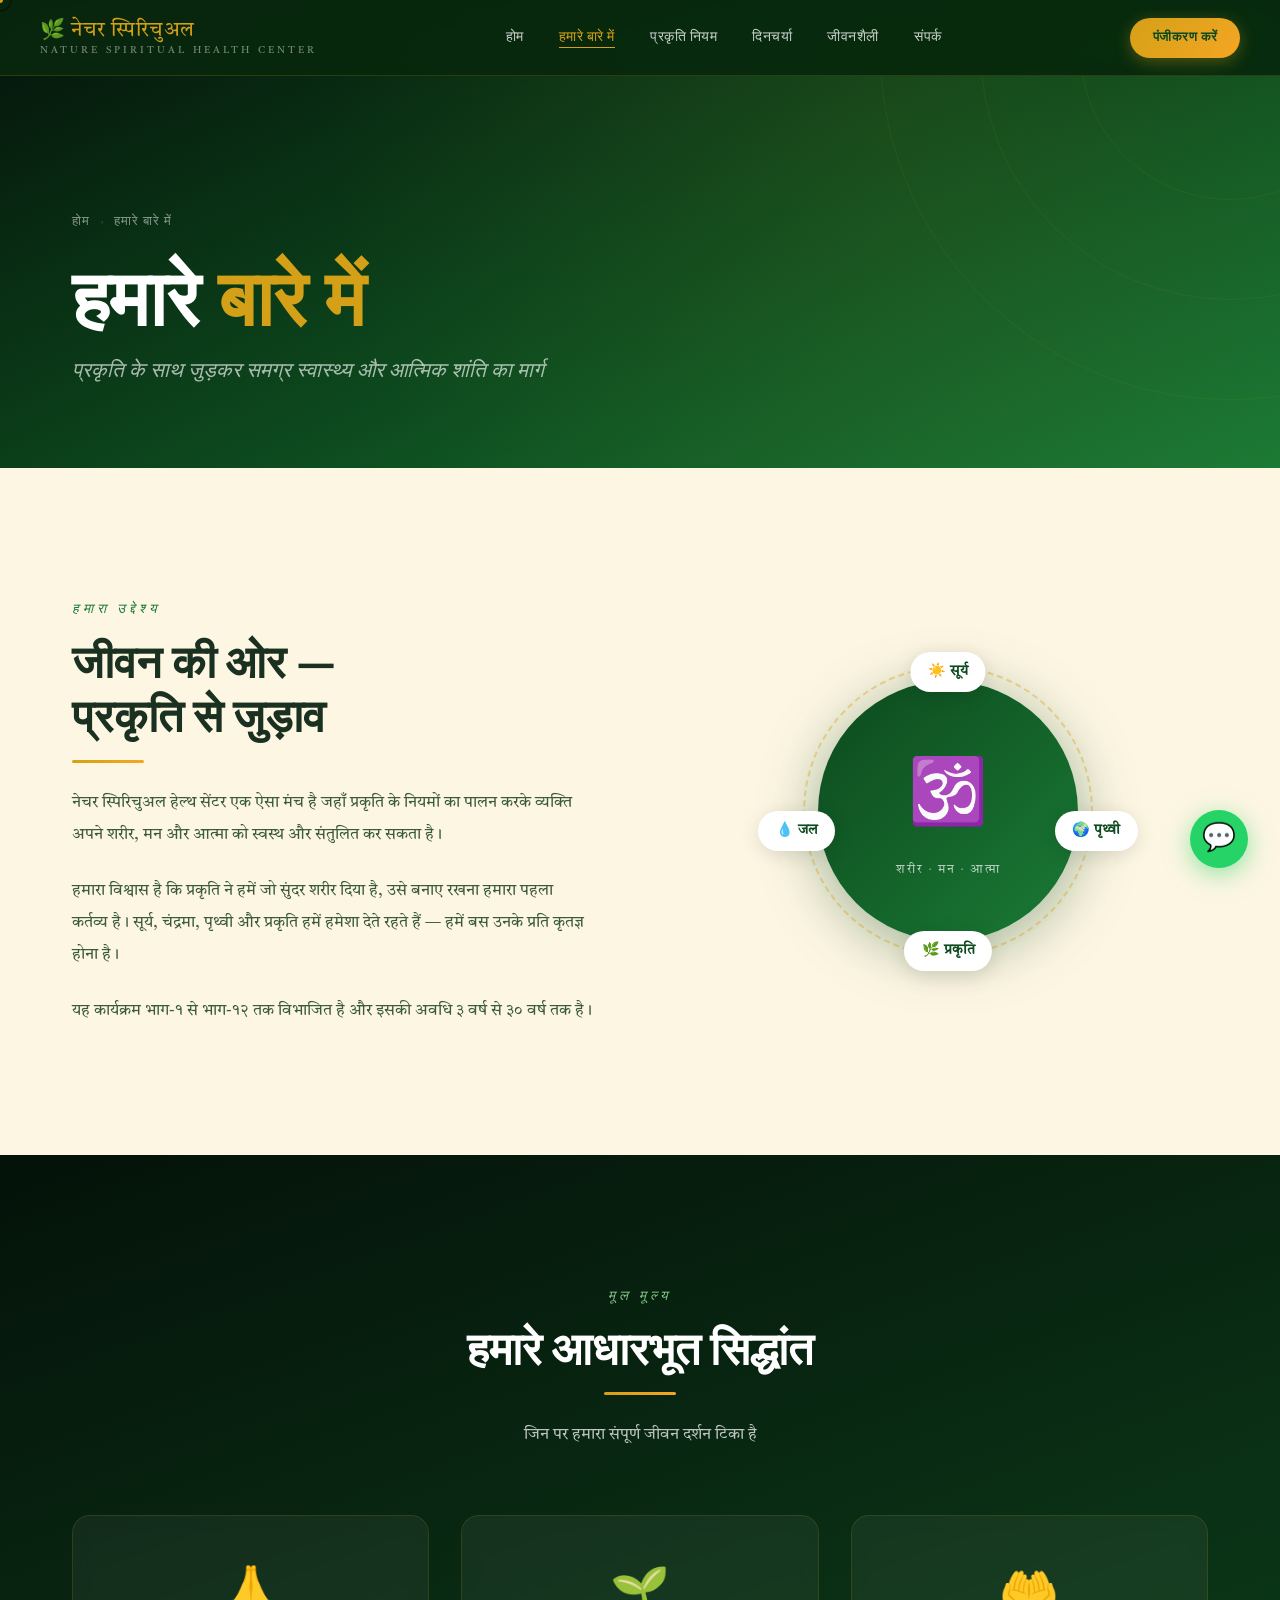
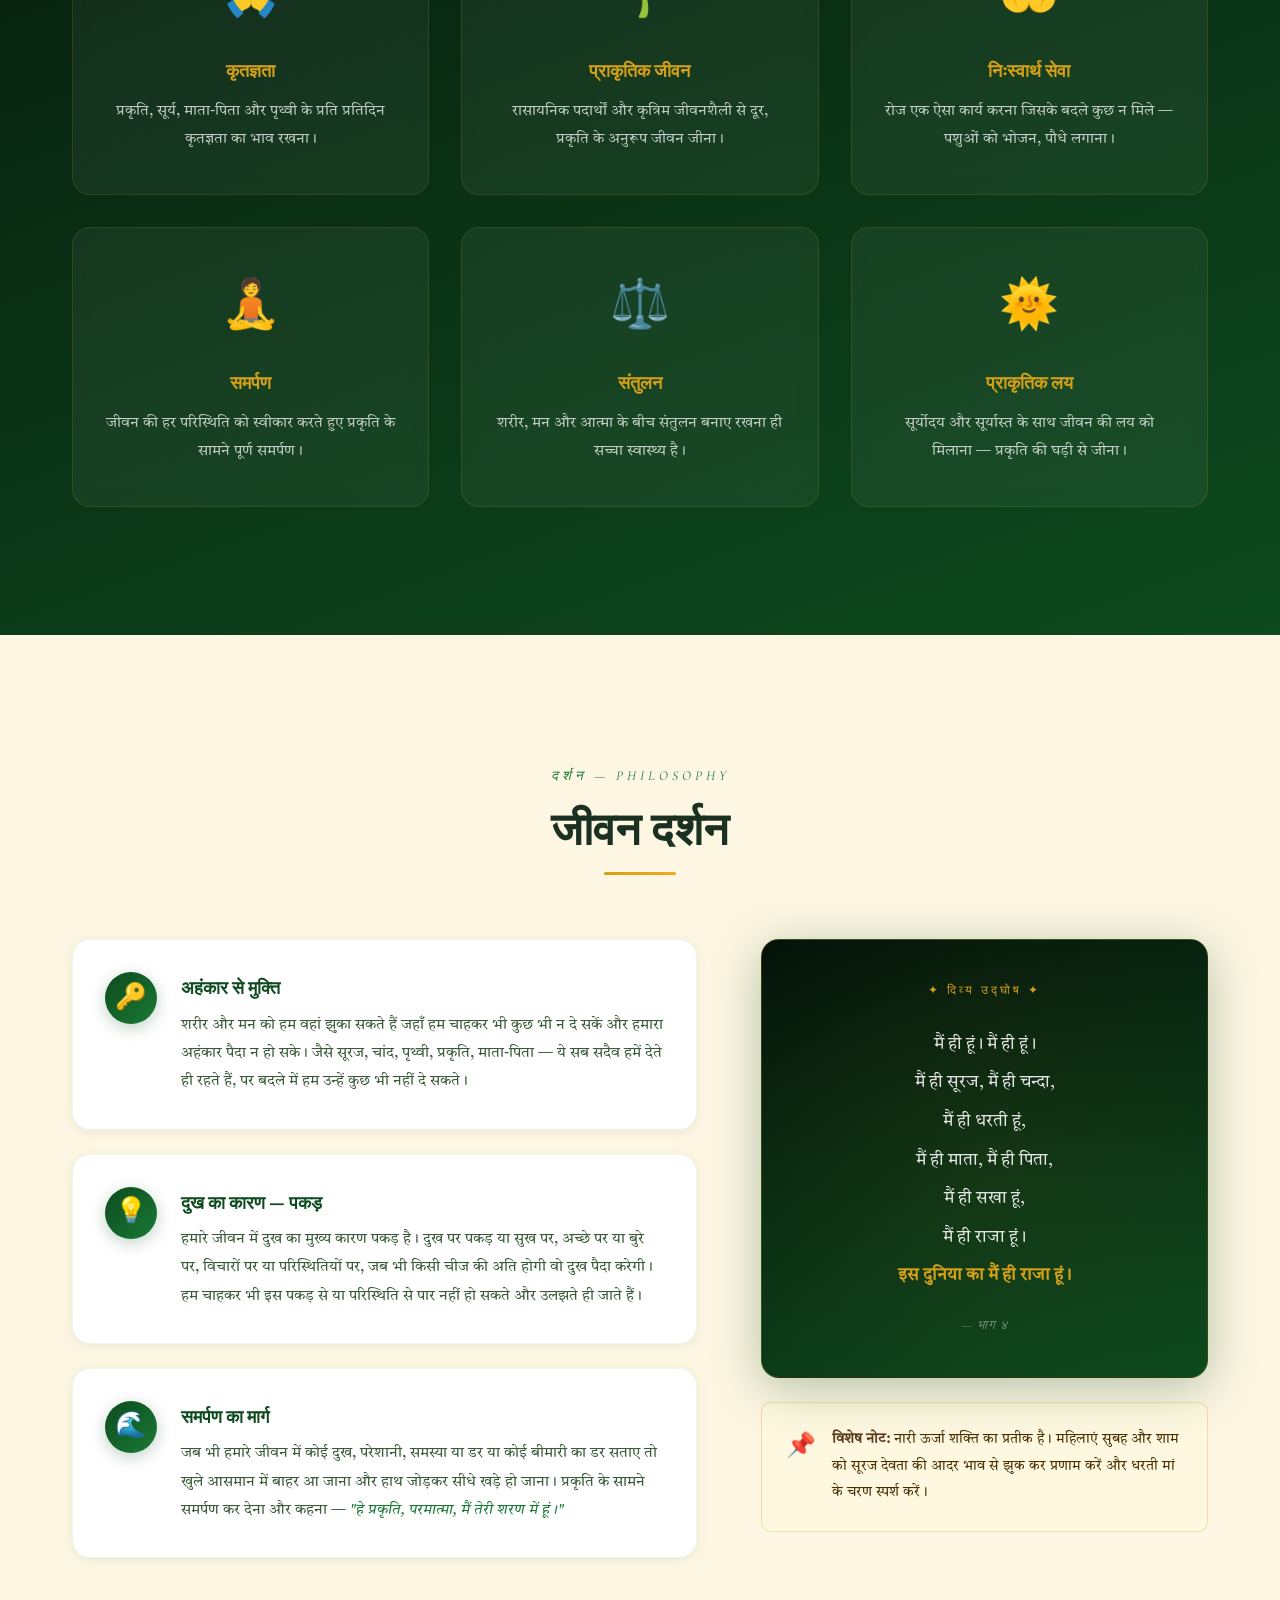
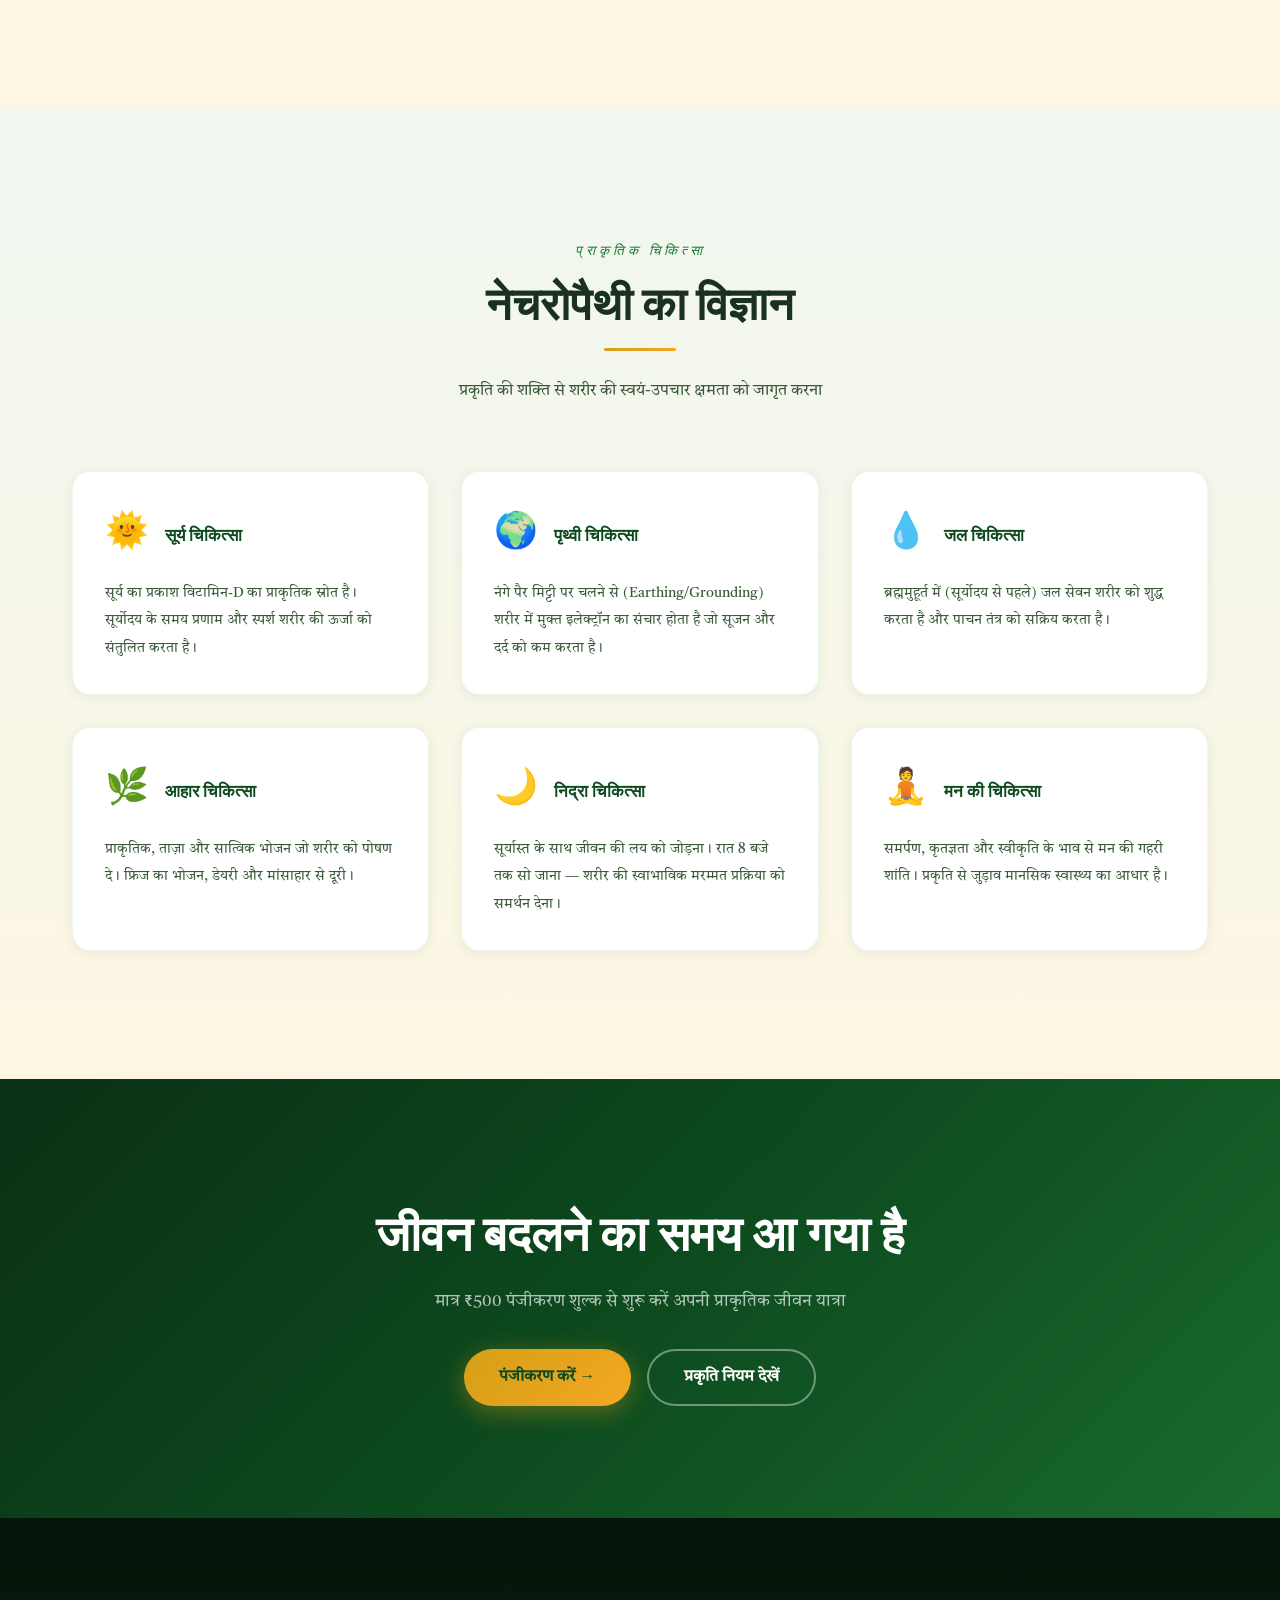
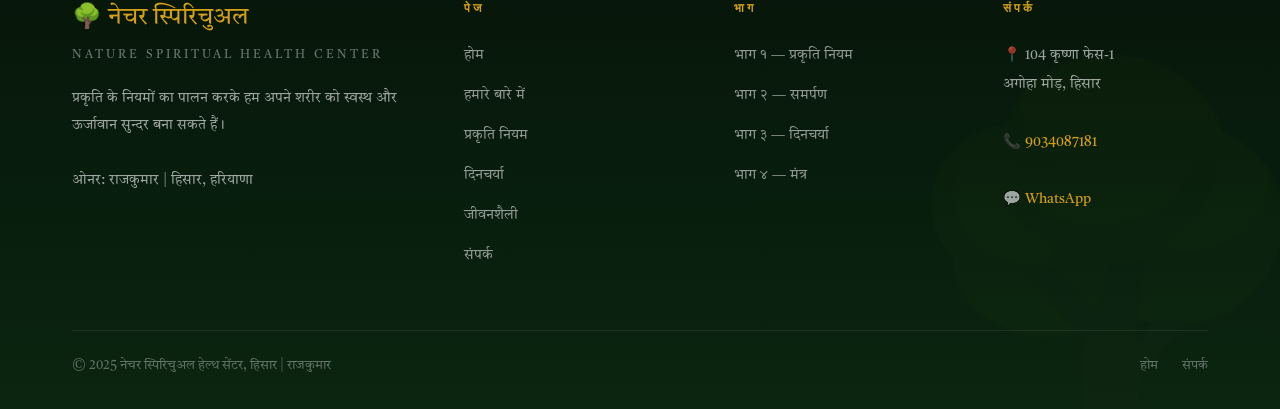
==== about.html @ 6610b25d "ddfg" ====
<!DOCTYPE html>
<html lang="hi">
<head>
<meta charset="UTF-8">
<meta name="viewport" content="width=device-width, initial-scale=1.0">
<meta name="description" content="नेचर स्पिरिचुअल हेल्थ सेंटर के बारे में जानें — हमारा दर्शन, उद्देश्य और प्राकृतिक जीवन का मार्ग।">
<title>हमारे बारे में | नेचर स्पिरिचुअल हेल्थ सेंटर</title>
<link rel="stylesheet" href="css/global.css">
<link rel="stylesheet" href="css/about.css">
</head>
<body>

<div id="page-loader">
  <div class="loader-tree">🌿</div>
  <div class="loader-title">हमारे बारे में</div>
  <div class="loader-bar"><div class="loader-fill"></div></div>
</div>
<div id="particles"></div>
<div id="cursor"></div>
<div id="cursor-dot"></div>
<a href="https://wa.me/919034087181" class="wa-float" target="_blank" rel="noopener">💬</a>

<nav class="nav-wrap">
  <div class="nav-inner">
    <a href="index.html" class="nav-brand">
      <span class="brand-hi">🌿 नेचर स्पिरिचुअल</span>
      <span class="brand-en">Nature Spiritual Health Center</span>
    </a>
    <ul class="nav-links">
      <li><a href="index.html"     class="nav-a">होम</a></li>
      <li><a href="about.html"     class="nav-a">हमारे बारे में</a></li>
      <li><a href="niyam.html"     class="nav-a">प्रकृति नियम</a></li>
      <li><a href="dinchrya.html"  class="nav-a">दिनचर्या</a></li>
      <li><a href="lifestyle.html" class="nav-a">जीवनशैली</a></li>
      <li><a href="contact.html"   class="nav-a">संपर्क</a></li>
    </ul>
    <a href="contact.html" class="nav-cta">पंजीकरण करें</a>
    <button class="nav-hamburger"><span></span><span></span><span></span></button>
  </div>
  <div class="nav-mobile">
    <a href="index.html"     class="nav-a">होम</a>
    <a href="about.html"     class="nav-a">हमारे बारे में</a>
    <a href="niyam.html"     class="nav-a">प्रकृति नियम</a>
    <a href="dinchrya.html"  class="nav-a">दिनचर्या</a>
    <a href="lifestyle.html" class="nav-a">जीवनशैली</a>
    <a href="contact.html"   class="nav-a">संपर्क</a>
    <a href="contact.html"   class="nav-cta">पंजीकरण करें →</a>
  </div>
</nav>

<!-- PAGE HERO -->
<header class="page-hero">
  <div class="page-hero-rings"><div class="ph-ring"></div><div class="ph-ring"></div><div class="ph-ring"></div></div>
  <div class="page-hero-content container">
    <nav class="breadcrumb">
      <a href="index.html">होम</a><span class="sep">›</span><span>हमारे बारे में</span>
    </nav>
    <h1 class="page-hero-title">हमारे <span class="gold">बारे में</span></h1>
    <p class="page-hero-sub">प्रकृति के साथ जुड़कर समग्र स्वास्थ्य और आत्मिक शांति का मार्ग</p>
  </div>
</header>

<!-- ══ MISSION ══ -->
<section class="py-section">
  <div class="container">
    <div class="about-mission-grid">
      <div class="reveal-l">
        <span class="section-label">हमारा उद्देश्य</span>
        <h2 class="section-title">जीवन की ओर —<br>प्रकृति से जुड़ाव</h2>
        <div class="divider"></div>
        <p class="section-desc" style="margin-bottom:1.5rem">
          नेचर स्पिरिचुअल हेल्थ सेंटर एक ऐसा मंच है जहाँ प्रकृति के नियमों का पालन करके व्यक्ति अपने शरीर, मन और आत्मा को स्वस्थ और संतुलित कर सकता है।
        </p>
        <p class="section-desc" style="margin-bottom:1.5rem">
          हमारा विश्वास है कि प्रकृति ने हमें जो सुंदर शरीर दिया है, उसे बनाए रखना हमारा पहला कर्तव्य है। सूर्य, चंद्रमा, पृथ्वी और प्रकृति हमें हमेशा देते रहते हैं — हमें बस उनके प्रति कृतज्ञ होना है।
        </p>
        <p class="section-desc">
          यह कार्यक्रम भाग-१ से भाग-१२ तक विभाजित है और इसकी अवधि ३ वर्ष से ३० वर्ष तक है।
        </p>
      </div>
      <div class="about-visual reveal-r">
        <div class="av-main">
          <div class="av-circle">
            <span>🕉️</span>
            <p>शरीर · मन · आत्मा</p>
          </div>
          <div class="av-badge av-b1">☀️ सूर्य</div>
          <div class="av-badge av-b2">🌍 पृथ्वी</div>
          <div class="av-badge av-b3">🌿 प्रकृति</div>
          <div class="av-badge av-b4">💧 जल</div>
        </div>
      </div>
    </div>
  </div>
</section>

<!-- ══ CORE VALUES ══ -->
<section class="values-section py-section">
  <div class="container">
    <div class="text-center reveal" style="margin-bottom:4rem">
      <span class="section-label light">मूल मूल्य</span>
      <h2 class="section-title light">हमारे आधारभूत सिद्धांत</h2>
      <div class="divider center"></div>
      <p class="section-desc light center">जिन पर हमारा संपूर्ण जीवन दर्शन टिका है</p>
    </div>
    <div class="values-grid">
      <div class="val-card reveal" data-delay="0">
        <div class="vc-icon">🙏</div>
        <h3>कृतज्ञता</h3>
        <p>प्रकृति, सूर्य, माता-पिता और पृथ्वी के प्रति प्रतिदिन कृतज्ञता का भाव रखना।</p>
      </div>
      <div class="val-card reveal" data-delay="0.1">
        <div class="vc-icon">🌱</div>
        <h3>प्राकृतिक जीवन</h3>
        <p>रासायनिक पदार्थों और कृत्रिम जीवनशैली से दूर, प्रकृति के अनुरूप जीवन जीना।</p>
      </div>
      <div class="val-card reveal" data-delay="0.2">
        <div class="vc-icon">🤲</div>
        <h3>निःस्वार्थ सेवा</h3>
        <p>रोज एक ऐसा कार्य करना जिसके बदले कुछ न मिले — पशुओं को भोजन, पौधे लगाना।</p>
      </div>
      <div class="val-card reveal" data-delay="0.3">
        <div class="vc-icon">🧘</div>
        <h3>समर्पण</h3>
        <p>जीवन की हर परिस्थिति को स्वीकार करते हुए प्रकृति के सामने पूर्ण समर्पण।</p>
      </div>
      <div class="val-card reveal" data-delay="0.4">
        <div class="vc-icon">⚖️</div>
        <h3>संतुलन</h3>
        <p>शरीर, मन और आत्मा के बीच संतुलन बनाए रखना ही सच्चा स्वास्थ्य है।</p>
      </div>
      <div class="val-card reveal" data-delay="0.5">
        <div class="vc-icon">🌞</div>
        <h3>प्राकृतिक लय</h3>
        <p>सूर्योदय और सूर्यास्त के साथ जीवन की लय को मिलाना — प्रकृति की घड़ी से जीना।</p>
      </div>
    </div>
  </div>
</section>

<!-- ══ PHILOSOPHY ══ -->
<section class="philosophy-section py-section">
  <div class="container">
    <div class="text-center reveal" style="margin-bottom:4rem">
      <span class="section-label">दर्शन — Philosophy</span>
      <h2 class="section-title">जीवन दर्शन</h2>
      <div class="divider center"></div>
    </div>
    <div class="phil-layout">
      <div class="phil-main reveal-l">
        <div class="phil-block">
          <div class="pb-icon">🔑</div>
          <div class="pb-content">
            <h3>अहंकार से मुक्ति</h3>
            <p>शरीर और मन को हम वहां झुका सकते हैं जहाँ हम चाहकर भी कुछ भी न दे सकें और हमारा अहंकार पैदा न हो सके। जैसे सूरज, चांद, पृथ्वी, प्रकृति, माता-पिता — ये सब सदैव हमें देते ही रहते हैं, पर बदले में हम उन्हें कुछ भी नहीं दे सकते।</p>
          </div>
        </div>
        <div class="phil-block">
          <div class="pb-icon">💡</div>
          <div class="pb-content">
            <h3>दुख का कारण — पकड़</h3>
            <p>हमारे जीवन में दुख का मुख्य कारण पकड़ है। दुख पर पकड़ या सुख पर, अच्छे पर या बुरे पर, विचारों पर या परिस्थितियों पर, जब भी किसी चीज की अति होगी वो दुख पैदा करेगी। हम चाहकर भी इस पकड़ से या परिस्थिति से पार नहीं हो सकते और उलझते ही जाते हैं।</p>
          </div>
        </div>
        <div class="phil-block">
          <div class="pb-icon">🌊</div>
          <div class="pb-content">
            <h3>समर्पण का मार्ग</h3>
            <p>जब भी हमारे जीवन में कोई दुख, परेशानी, समस्या या डर या कोई बीमारी का डर सताए तो खुले आसमान में बाहर आ जाना और हाथ जोड़कर सीधे खड़े हो जाना। प्रकृति के सामने समर्पण कर देना और कहना — <em>"हे प्रकृति, परमात्मा, मैं तेरी शरण में हूं।"</em></p>
          </div>
        </div>
      </div>
      <div class="phil-side reveal-r">
        <div class="mantra-box">
          <div class="mb-label">✦ दिव्य उद्घोष ✦</div>
          <p class="mb-text">
            मैं ही हूं। मैं ही हूं।<br>
            मैं ही सूरज, मैं ही चन्दा,<br>
            मैं ही धरती हूं,<br>
            मैं ही माता, मैं ही पिता,<br>
            मैं ही सखा हूं,<br>
            मैं ही राजा हूं।<br>
            <strong>इस दुनिया का मैं ही राजा हूं।</strong>
          </p>
          <div class="mb-footer">— भाग ४</div>
        </div>
        <div class="note-box reveal" data-delay="0.2">
          <div class="nb-icon">📌</div>
          <div class="nb-text">
            <strong>विशेष नोट:</strong> नारी ऊर्जा शक्ति का प्रतीक है। महिलाएं सुबह और शाम को सूरज देवता की आदर भाव से झुक कर प्रणाम करें और धरती मां के चरण स्पर्श करें।
          </div>
        </div>
      </div>
    </div>
  </div>
</section>

<!-- ══ NATUROPATHY INFO ══ -->
<section class="naturo-section py-section">
  <div class="container">
    <div class="text-center reveal" style="margin-bottom:4rem">
      <span class="section-label">प्राकृतिक चिकित्सा</span>
      <h2 class="section-title">नेचरोपैथी का विज्ञान</h2>
      <div class="divider center"></div>
      <p class="section-desc center">प्रकृति की शक्ति से शरीर की स्वयं-उपचार क्षमता को जागृत करना</p>
    </div>
    <div class="naturo-grid">
      <div class="ng-card reveal" data-delay="0">
        <div class="ngc-top">
          <span class="ngc-icon">🌞</span>
          <h3>सूर्य चिकित्सा</h3>
        </div>
        <p>सूर्य का प्रकाश विटामिन-D का प्राकृतिक स्रोत है। सूर्योदय के समय प्रणाम और स्पर्श शरीर की ऊर्जा को संतुलित करता है।</p>
      </div>
      <div class="ng-card reveal" data-delay="0.1">
        <div class="ngc-top">
          <span class="ngc-icon">🌍</span>
          <h3>पृथ्वी चिकित्सा</h3>
        </div>
        <p>नंगे पैर मिट्टी पर चलने से (Earthing/Grounding) शरीर में मुक्त इलेक्ट्रॉन का संचार होता है जो सूजन और दर्द को कम करता है।</p>
      </div>
      <div class="ng-card reveal" data-delay="0.2">
        <div class="ngc-top">
          <span class="ngc-icon">💧</span>
          <h3>जल चिकित्सा</h3>
        </div>
        <p>ब्रह्ममुहूर्त में (सूर्योदय से पहले) जल सेवन शरीर को शुद्ध करता है और पाचन तंत्र को सक्रिय करता है।</p>
      </div>
      <div class="ng-card reveal" data-delay="0.3">
        <div class="ngc-top">
          <span class="ngc-icon">🌿</span>
          <h3>आहार चिकित्सा</h3>
        </div>
        <p>प्राकृतिक, ताज़ा और सात्विक भोजन जो शरीर को पोषण दे। फ्रिज का भोजन, डेयरी और मांसाहार से दूरी।</p>
      </div>
      <div class="ng-card reveal" data-delay="0.4">
        <div class="ngc-top">
          <span class="ngc-icon">🌙</span>
          <h3>निद्रा चिकित्सा</h3>
        </div>
        <p>सूर्यास्त के साथ जीवन की लय को जोड़ना। रात 8 बजे तक सो जाना — शरीर की स्वाभाविक मरम्मत प्रक्रिया को समर्थन देना।</p>
      </div>
      <div class="ng-card reveal" data-delay="0.5">
        <div class="ngc-top">
          <span class="ngc-icon">🧘</span>
          <h3>मन की चिकित्सा</h3>
        </div>
        <p>समर्पण, कृतज्ञता और स्वीकृति के भाव से मन की गहरी शांति। प्रकृति से जुड़ाव मानसिक स्वास्थ्य का आधार है।</p>
      </div>
    </div>
  </div>
</section>

<!-- ══ CTA ══ -->
<section class="cta-about">
  <div class="container">
    <div class="cta-about-inner reveal">
      <h2>जीवन बदलने का समय आ गया है</h2>
      <p>मात्र ₹500 पंजीकरण शुल्क से शुरू करें अपनी प्राकृतिक जीवन यात्रा</p>
      <div style="display:flex;gap:1rem;justify-content:center;flex-wrap:wrap;margin-top:2rem">
        <a href="contact.html" class="btn btn-gold">पंजीकरण करें →</a>
        <a href="niyam.html"   class="btn btn-outline">प्रकृति नियम देखें</a>
      </div>
    </div>
  </div>
</section>

<footer class="site-footer">
  <div class="footer-inner container">
    <div class="footer-brand">
      <div class="fb-name">🌳 नेचर स्पिरिचुअल</div>
      <div class="fb-tag">Nature Spiritual Health Center</div>
      <p class="fb-desc">प्रकृति के नियमों का पालन करके हम अपने शरीर को स्वस्थ और ऊर्जावान सुन्दर बना सकते हैं।<br><br>ओनर: राजकुमार | हिसार, हरियाणा</p>
    </div>
    <div class="footer-col"><h4>पेज</h4><ul>
      <li><a href="index.html">होम</a></li>
      <li><a href="about.html">हमारे बारे में</a></li>
      <li><a href="niyam.html">प्रकृति नियम</a></li>
      <li><a href="dinchrya.html">दिनचर्या</a></li>
      <li><a href="lifestyle.html">जीवनशैली</a></li>
      <li><a href="contact.html">संपर्क</a></li>
    </ul></div>
    <div class="footer-col"><h4>भाग</h4><ul>
      <li><a href="niyam.html#bhag1">भाग १ — प्रकृति नियम</a></li>
      <li><a href="niyam.html#bhag2">भाग २ — समर्पण</a></li>
      <li><a href="dinchrya.html">भाग ३ — दिनचर्या</a></li>
      <li><a href="niyam.html#bhag4">भाग ४ — मंत्र</a></li>
    </ul></div>
    <div class="footer-col"><h4>संपर्क</h4>
      <p>📍 104 कृष्णा फेस-1<br>अगोहा मोड़, हिसार<br><br>📞 <a href="tel:+919034087181" style="color:var(--gold)">9034087181</a><br><br>💬 <a href="https://wa.me/919034087181" target="_blank" style="color:var(--gold)">WhatsApp</a></p>
    </div>
  </div>
  <div class="container"><hr class="footer-divider"></div>
  <div class="footer-bottom container">
    <span class="footer-copy">© 2025 नेचर स्पिरिचुअल हेल्थ सेंटर, हिसार | राजकुमार</span>
    <div class="footer-legal"><a href="index.html">होम</a><a href="contact.html">संपर्क</a></div>
  </div>
</footer>

<script src="js/main.js"></script>
</body>
</html>
---- css/global.css ----
/* ============================================================
   GLOBAL CSS — Nature Spiritual Health Center
   नेचर स्पिरिचुअल हेल्थ सेंटर
   ============================================================ */

@import url('https://fonts.googleapis.com/css2?family=Tiro+Devanagari+Hindi:ital@0;1&family=Playfair+Display:wght@600;700;900&family=Cormorant+Garamond:ital,wght@0,300;0,400;0,600;1,400;1,600&display=swap');

/* ── VARIABLES ── */
:root {
  --forest:   #0d4a1e;
  --forest2:  #0a3a17;
  --leaf:     #1a7a35;
  --lime:     #4caf50;
  --sage:     #81c784;
  --gold:     #d4a017;
  --amber:    #f5a623;
  --saffron:  #ff8f00;
  --cream:    #fdf6e3;
  --parchment:#f5ead0;
  --bark:     #5c3d1e;
  --earth:    #8b5e3c;
  --red:      #c0392b;
  --danger:   #e74c3c;
  --white:    #ffffff;
  --text:     #1a3020;
  --text-mid: #3a5a3a;
  --text-lite:#6a8a6a;
  --shadow-sm: 0 2px 12px rgba(13,74,30,0.08);
  --shadow-md: 0 6px 30px rgba(13,74,30,0.14);
  --shadow-lg: 0 16px 60px rgba(13,74,30,0.20);
  --shadow-hero: 0 30px 100px rgba(13,74,30,0.35);
  --radius-sm: 10px;
  --radius-md: 18px;
  --radius-lg: 28px;
  --radius-pill: 100px;
  --ease-out: cubic-bezier(0.16, 1, 0.3, 1);
  --ease-spring: cubic-bezier(0.34, 1.56, 0.64, 1);
  --transition: all 0.35s var(--ease-out);
}

/* ── RESET ── */
*, *::before, *::after {
  margin: 0; padding: 0; box-sizing: border-box;
}
html { scroll-behavior: smooth; font-size: 16px; }
body {
  font-family: 'Tiro Devanagari Hindi', serif;
  background: var(--cream);
  color: var(--text);
  overflow-x: hidden;
  cursor: none;
  line-height: 1.7;
}
img { max-width: 100%; display: block; }
a { text-decoration: none; }
ul { list-style: none; }

/* ── CUSTOM CURSOR ── */
#cursor {
  position: fixed; width: 24px; height: 24px;
  border: 2px solid var(--gold); border-radius: 50%;
  pointer-events: none;
  transform: translate(-50%,-50%);
  transition: transform 0.15s var(--ease-out), background 0.3s, border-color 0.3s, width 0.3s, height 0.3s;
  z-index: 99999; mix-blend-mode: multiply;
}
#cursor-dot {
  position: fixed; width: 6px; height: 6px;
  background: var(--gold); border-radius: 50%;
  pointer-events: none;
  transform: translate(-50%,-50%);
  z-index: 99999; transition: transform 0.05s;
}
body:has(a:hover) #cursor,
body:has(button:hover) #cursor {
  transform: translate(-50%,-50%) scale(2);
  background: rgba(212,160,23,0.15);
  border-color: var(--amber);
}

/* ── LOADER ── */
#page-loader {
  position: fixed; inset: 0;
  background: linear-gradient(160deg, #041209, #0d4a1e);
  display: flex; flex-direction: column;
  align-items: center; justify-content: center;
  z-index: 999999;
  transition: opacity 0.7s var(--ease-out), visibility 0.7s;
}
#page-loader.hide { opacity: 0; visibility: hidden; pointer-events: none; }
.loader-tree  { font-size: 4.5rem; animation: loaderBounce 0.9s ease-in-out infinite; }
.loader-title { color: var(--gold); font-size: 1.3rem; letter-spacing: 3px; margin-top: 1rem;
                font-family: 'Cormorant Garamond', serif; font-style: italic; }
.loader-bar   { width: 180px; height: 3px; background: rgba(255,255,255,0.1);
                border-radius: 2px; margin-top: 1.2rem; overflow: hidden; }
.loader-fill  { height: 100%; background: linear-gradient(90deg, var(--gold), var(--amber));
                border-radius: 2px; animation: loaderFill 1.4s var(--ease-out) forwards; }
@keyframes loaderBounce { 0%,100%{transform:scale(1)} 50%{transform:scale(1.12)} }
@keyframes loaderFill   { from{width:0} to{width:100%} }

/* ── PARTICLES ── */
#particles {
  position: fixed; top:0; left:0; width:100%; height:100%;
  pointer-events: none; z-index: 1; overflow: hidden;
}
.leaf-p {
  position: absolute; opacity: 0;
  animation: leafFall linear infinite;
  user-select: none; pointer-events: none;
}
@keyframes leafFall {
  0%   { transform: translateY(-60px) rotate(0deg) translateX(0); opacity: 0.75; }
  40%  { transform: translateY(40vh) rotate(160deg) translateX(50px); opacity: 0.55; }
  100% { transform: translateY(110vh) rotate(380deg) translateX(-40px); opacity: 0; }
}

/* ── NAVIGATION ── */
.nav-wrap {
  position: fixed; top:0; width:100%; z-index: 1000;
  background: rgba(8,40,15,0.92);
  backdrop-filter: blur(18px) saturate(180%);
  -webkit-backdrop-filter: blur(18px) saturate(180%);
  border-bottom: 1px solid rgba(212,160,23,0.18);
  transition: padding 0.4s var(--ease-out), box-shadow 0.4s;
}
.nav-wrap.scrolled {
  box-shadow: 0 4px 40px rgba(13,74,30,0.35);
  border-bottom-color: rgba(212,160,23,0.28);
}
.nav-inner {
  max-width: 1280px; margin: 0 auto;
  padding: 1.1rem 2.5rem;
  display: flex; align-items: center; justify-content: space-between;
  gap: 2rem;
  transition: padding 0.4s;
}
.nav-wrap.scrolled .nav-inner { padding-top: 0.6rem; padding-bottom: 0.6rem; }

.nav-brand { display: flex; flex-direction: column; line-height: 1.2; }
.nav-brand .brand-hi  { font-size: 1.25rem; color: var(--gold); letter-spacing: 0.5px; }
.nav-brand .brand-en  { font-size: 0.6rem; color: rgba(255,255,255,0.45); letter-spacing: 3px; text-transform: uppercase; margin-top: 2px; }

.nav-links { display: flex; gap: 0.2rem; align-items: center; }
.nav-links .nav-a {
  color: rgba(255,255,255,0.78); padding: 0.45rem 1rem;
  border-radius: 30px; font-size: 0.88rem;
  font-family: 'Cormorant Garamond', serif; letter-spacing: 0.5px;
  transition: var(--transition); position: relative;
}
.nav-links .nav-a::after {
  content: ''; position: absolute; bottom: 4px; left: 50%; right: 50%;
  height: 1px; background: var(--gold);
  transition: left 0.3s var(--ease-out), right 0.3s var(--ease-out);
}
.nav-links .nav-a:hover { color: var(--gold); }
.nav-links .nav-a:hover::after,
.nav-links .nav-a.active::after { left: 18%; right: 18%; }
.nav-links .nav-a.active { color: var(--gold); }

.nav-cta {
  background: linear-gradient(135deg, var(--gold), var(--amber));
  color: var(--forest); padding: 0.55rem 1.4rem;
  border-radius: var(--radius-pill); font-weight: 700;
  font-size: 0.82rem; letter-spacing: 0.5px;
  font-family: 'Cormorant Garamond', serif;
  transition: var(--transition);
  box-shadow: 0 4px 16px rgba(212,160,23,0.35);
}
.nav-cta:hover { transform: translateY(-2px); box-shadow: 0 8px 25px rgba(212,160,23,0.5); }

/* Hamburger for mobile */
.nav-hamburger {
  display: none; flex-direction: column; gap: 5px;
  background: none; border: none; cursor: none; padding: 4px;
}
.nav-hamburger span {
  display: block; width: 26px; height: 2px;
  background: var(--gold); border-radius: 2px;
  transition: var(--transition);
}
.nav-hamburger.open span:nth-child(1) { transform: translateY(7px) rotate(45deg); }
.nav-hamburger.open span:nth-child(2) { opacity: 0; }
.nav-hamburger.open span:nth-child(3) { transform: translateY(-7px) rotate(-45deg); }

/* Mobile Menu */
.nav-mobile {
  display: none; flex-direction: column;
  background: rgba(8,40,15,0.98); padding: 1.5rem 2.5rem 2rem;
  border-top: 1px solid rgba(212,160,23,0.15);
}
.nav-mobile.open { display: flex; }
.nav-mobile .nav-a { color: rgba(255,255,255,0.8); padding: 0.8rem 0; border-bottom: 1px solid rgba(255,255,255,0.06); font-size: 1rem; }
.nav-mobile .nav-cta { margin-top: 1rem; text-align: center; }

/* ── FOOTER ── */
.site-footer {
  background: linear-gradient(180deg, #061409, #0a2510);
  padding: 5rem 2rem 2rem; position: relative; overflow: hidden;
}
.site-footer::before {
  content: '🌳'; position: absolute; font-size: 22rem; opacity: 0.025;
  bottom: -3rem; right: -3rem; pointer-events: none; line-height: 1;
}
.footer-inner {
  max-width: 1200px; margin: 0 auto;
  display: grid; grid-template-columns: 1.6fr 1fr 1fr 1fr; gap: 4rem;
  position: relative; z-index: 1;
}
.footer-brand .fb-name  { font-size: 1.5rem; color: var(--gold); margin-bottom: 0.4rem; }
.footer-brand .fb-tag   { font-size: 0.75rem; color: rgba(255,255,255,0.4); letter-spacing: 3px; text-transform: uppercase; margin-bottom: 1.2rem; }
.footer-brand .fb-desc  { font-size: 0.9rem; color: rgba(255,255,255,0.6); line-height: 1.9; }
.footer-col h4 { color: var(--gold); font-size: 0.75rem; letter-spacing: 3px; text-transform: uppercase; margin-bottom: 1.5rem; font-family: 'Cormorant Garamond', serif; }
.footer-col ul li { margin-bottom: 0.8rem; }
.footer-col ul a { color: rgba(255,255,255,0.55); font-size: 0.9rem; transition: color 0.3s; }
.footer-col ul a:hover { color: var(--gold); }
.footer-col p { color: rgba(255,255,255,0.6); font-size: 0.9rem; line-height: 2; }
.footer-divider { border: none; border-top: 1px solid rgba(255,255,255,0.08); margin: 3rem 0 1.5rem; }
.footer-bottom {
  max-width: 1200px; margin: 0 auto;
  display: flex; justify-content: space-between; align-items: center;
  flex-wrap: wrap; gap: 1rem;
  position: relative; z-index: 1;
}
.footer-copy { color: rgba(255,255,255,0.35); font-size: 0.8rem; }
.footer-legal { display: flex; gap: 1.5rem; }
.footer-legal a { color: rgba(255,255,255,0.35); font-size: 0.8rem; transition: color 0.3s; }
.footer-legal a:hover { color: var(--gold); }

/* ── WHATSAPP FLOAT ── */
.wa-float {
  position: fixed; bottom: 2rem; right: 2rem; z-index: 5000;
  width: 58px; height: 58px; border-radius: 50%;
  background: #25d366;
  display: flex; align-items: center; justify-content: center;
  font-size: 1.7rem;
  box-shadow: 0 6px 25px rgba(37,211,102,0.5);
  animation: waPulse 2.5s ease-in-out infinite;
  transition: transform 0.3s var(--ease-spring);
}
.wa-float:hover { transform: scale(1.12); }
@keyframes waPulse {
  0%,100% { box-shadow: 0 6px 25px rgba(37,211,102,0.5); }
  50% { box-shadow: 0 6px 50px rgba(37,211,102,0.75), 0 0 0 14px rgba(37,211,102,0.08); }
}

/* ── SCROLL-REVEAL SYSTEM ── */
.reveal, .reveal-l, .reveal-r, .reveal-scale {
  opacity: 0; transition: opacity 0.75s var(--ease-out), transform 0.75s var(--ease-out);
}
.reveal      { transform: translateY(45px); }
.reveal-l    { transform: translateX(-50px); }
.reveal-r    { transform: translateX(50px); }
.reveal-scale{ transform: scale(0.9); }
.reveal.in, .reveal-l.in, .reveal-r.in, .reveal-scale.in {
  opacity: 1; transform: none;
}

/* ── SHARED SECTION HELPERS ── */
.section-label {
  display: inline-block; font-family: 'Cormorant Garamond', serif; font-style: italic;
  font-size: 0.85rem; letter-spacing: 4px; text-transform: uppercase;
  color: var(--leaf); margin-bottom: 0.8rem;
}
.section-label.light { color: var(--sage); }
.section-title {
  font-size: clamp(2rem, 3.5vw, 3.2rem);
  line-height: 1.2; margin-bottom: 1.2rem;
  font-family: 'Playfair Display', serif;
}
.section-title.light { color: var(--white); }
.divider {
  width: 72px; height: 3px;
  background: linear-gradient(90deg, var(--gold), var(--amber));
  border-radius: 2px; margin-bottom: 1.5rem;
}
.divider.center { margin-left: auto; margin-right: auto; }
.section-desc { font-size: 1rem; line-height: 2; color: var(--text-mid); max-width: 580px; }
.section-desc.light { color: rgba(255,255,255,0.72); }
.section-desc.center { margin: 0 auto; text-align: center; }

/* ── BUTTONS ── */
.btn {
  display: inline-flex; align-items: center; justify-content: center; gap: 0.5rem;
  padding: 0.8rem 2.2rem; border-radius: var(--radius-pill);
  font-size: 1rem; font-family: 'Tiro Devanagari Hindi', serif;
  transition: var(--transition); cursor: none;
  border: none; font-weight: 600;
}
.btn-gold {
  background: linear-gradient(135deg, var(--gold), var(--amber));
  color: var(--forest);
  box-shadow: 0 6px 24px rgba(212,160,23,0.4);
}
.btn-gold:hover { transform: translateY(-3px); box-shadow: 0 12px 36px rgba(212,160,23,0.55); }
.btn-outline {
  border: 2px solid rgba(255,255,255,0.4); color: white; background: transparent;
}
.btn-outline:hover { border-color: var(--gold); color: var(--gold); background: rgba(212,160,23,0.08); }
.btn-green {
  background: linear-gradient(135deg, var(--forest), var(--leaf));
  color: white; box-shadow: 0 6px 24px rgba(13,74,30,0.35);
}
.btn-green:hover { transform: translateY(-3px); box-shadow: 0 12px 36px rgba(13,74,30,0.5); }

/* ── PAGE HERO (inner pages) ── */
.page-hero {
  min-height: 52vh; padding: 10rem 2rem 5rem;
  background: linear-gradient(155deg, #041209 0%, #0d4a1e 55%, #1a7a35 100%);
  display: flex; align-items: flex-end; position: relative; overflow: hidden;
}
.page-hero::after {
  content: ''; position: absolute; inset: 0;
  background-image: radial-gradient(circle at 70% 30%, rgba(212,160,23,0.07) 0%, transparent 60%);
}
.page-hero-rings {
  position: absolute; inset: 0;
  display: flex; align-items: center; justify-content: center;
  pointer-events: none; overflow: hidden;
}
.ph-ring {
  position: absolute; border-radius: 50%;
  border: 1px solid rgba(212,160,23,0.08);
  animation: phRing 7s ease-in-out infinite;
}
.ph-ring:nth-child(1){width:300px;height:300px;right:-100px;top:-100px;animation-delay:0s}
.ph-ring:nth-child(2){width:500px;height:500px;right:-200px;top:-200px;animation-delay:1s}
.ph-ring:nth-child(3){width:700px;height:700px;right:-300px;top:-300px;animation-delay:2s}
@keyframes phRing { 0%,100%{opacity:.3;transform:scale(1)} 50%{opacity:.7;transform:scale(1.04)} }

.page-hero-content { position: relative; z-index: 2; max-width: 1200px; margin: 0 auto; width: 100%; }
.breadcrumb { display: flex; gap: 0.6rem; align-items: center; margin-bottom: 1.2rem; }
.breadcrumb a, .breadcrumb span {
  font-size: 0.8rem; color: rgba(255,255,255,0.5); letter-spacing: 1px;
  font-family: 'Cormorant Garamond', serif;
}
.breadcrumb a:hover { color: var(--gold); }
.breadcrumb .sep { color: rgba(255,255,255,0.25); }
.page-hero-title {
  font-family: 'Playfair Display', serif;
  font-size: clamp(2.5rem, 6vw, 5rem);
  color: white; line-height: 1.1; margin-bottom: 1rem;
}
.page-hero-title .gold { color: var(--gold); }
.page-hero-sub {
  font-family: 'Cormorant Garamond', serif; font-style: italic;
  font-size: clamp(1rem, 2vw, 1.3rem); color: rgba(255,255,255,0.65);
  max-width: 600px;
}

/* ── UTILITY ── */
.container { max-width: 1200px; margin: 0 auto; padding: 0 2rem; }
.py-section { padding: 8rem 0; }
.py-section-sm { padding: 5rem 0; }
.text-center { text-align: center; }
.text-gold { color: var(--gold); }
.text-leaf { color: var(--leaf); }
.mt-2 { margin-top: 2rem; }
.mt-3 { margin-top: 3rem; }

/* ── CARD BASE ── */
.card {
  background: white; border-radius: var(--radius-md);
  border: 1px solid rgba(74,175,80,0.12);
  box-shadow: var(--shadow-sm);
  overflow: hidden; transition: var(--transition);
}
.card:hover { box-shadow: var(--shadow-md); transform: translateY(-4px); }

/* ── RESPONSIVE ── */
@media (max-width: 1024px) {
  .footer-inner { grid-template-columns: 1fr 1fr; gap: 2.5rem; }
}
@media (max-width: 768px) {
  .nav-links, .nav-cta { display: none; }
  .nav-hamburger { display: flex; }
  .footer-inner { grid-template-columns: 1fr; gap: 2rem; }
  .py-section { padding: 5rem 0; }
  .page-hero { min-height: 40vh; padding: 8rem 1.5rem 3.5rem; }
}
---- css/about.css ----
/* ── ABOUT PAGE CSS ── */

/* MISSION */
.about-mission-grid {
  display:grid; grid-template-columns:1fr 1fr; gap:6rem; align-items:center;
}
.about-visual { display:flex; align-items:center; justify-content:center; }
.av-main {
  position:relative; width:380px; height:380px;
}
.av-circle {
  position:absolute; inset:60px; border-radius:50%;
  background: linear-gradient(135deg, var(--forest), var(--leaf));
  display:flex; flex-direction:column; align-items:center; justify-content:center; gap:0.5rem;
  box-shadow: 0 10px 60px rgba(13,74,30,0.4);
  z-index:2;
}
.av-circle span { font-size:4rem; }
.av-circle p { color:rgba(255,255,255,0.7); font-size:0.75rem; letter-spacing:2px; }
.av-circle::before {
  content:''; position:absolute; inset:-15px; border-radius:50%;
  border: 2px dashed rgba(212,160,23,0.4);
  animation: avSpin 20s linear infinite;
}
@keyframes avSpin { to{transform:rotate(360deg)} }
.av-badge {
  position:absolute; background:white; border-radius:100px;
  padding:0.5rem 1.1rem; font-size:0.88rem; color:var(--forest);
  font-weight:600; box-shadow:0 4px 20px rgba(0,0,0,0.12);
  white-space:nowrap; z-index:3;
  animation: badgeFloat 3s ease-in-out infinite;
}
.av-b1{top:8%; left:50%; transform:translateX(-50%); animation-delay:0s}
.av-b2{right:0%; top:50%; transform:translateY(-50%); animation-delay:0.8s}
.av-b3{bottom:8%; left:50%; transform:translateX(-50%); animation-delay:1.6s}
.av-b4{left:0%; top:50%; transform:translateY(-50%); animation-delay:2.4s}
@keyframes badgeFloat { 0%,100%{transform:translateX(-50%) translateY(0)} 50%{transform:translateX(-50%) translateY(-6px)} }
.av-b2, .av-b4 { transform:none !important; }
.av-b2:is(:not([class*="float"])){animation: badgeFloat2 3s ease-in-out infinite 0.8s}
.av-b4:is(:not([class*="float"])){animation: badgeFloat2 3s ease-in-out infinite 2.4s}
@keyframes badgeFloat2 { 0%,100%{transform:translateY(-50%)} 50%{transform:translateY(calc(-50% - 6px))} }

/* VALUES */
.values-section {
  background: linear-gradient(160deg, #041209, #0a3015, #0d4a1e);
}
.values-grid {
  display:grid; grid-template-columns:repeat(3,1fr); gap:2rem;
}
.val-card {
  background:rgba(255,255,255,0.05); border:1px solid rgba(212,160,23,0.15);
  border-radius:var(--radius-md); padding:2.5rem 2rem;
  transition:var(--transition); backdrop-filter:blur(8px);
  text-align:center;
}
.val-card:hover {
  background:rgba(255,255,255,0.09); border-color:var(--gold);
  transform:translateY(-6px);
}
.vc-icon { font-size:3rem; margin-bottom:1rem; display:block; }
.val-card h3 { color:var(--gold); font-size:1.15rem; margin-bottom:0.8rem; font-family:'Playfair Display',serif; }
.val-card p  { color:rgba(255,255,255,0.72); font-size:0.92rem; line-height:1.9; }

/* PHILOSOPHY */
.philosophy-section { background: var(--cream); }
.phil-layout {
  display:grid; grid-template-columns:1.4fr 1fr; gap:4rem; align-items:start;
}
.phil-block {
  display:flex; gap:1.5rem; align-items:flex-start;
  background:white; border-radius:var(--radius-md); padding:2rem;
  margin-bottom:1.5rem;
  box-shadow:var(--shadow-sm); border:1px solid rgba(74,175,80,0.1);
  transition:var(--transition);
}
.phil-block:hover { box-shadow:var(--shadow-md); transform:translateX(6px); }
.pb-icon {
  width:52px; height:52px; border-radius:50%; flex-shrink:0;
  background: linear-gradient(135deg, var(--forest), var(--leaf));
  display:flex; align-items:center; justify-content:center; font-size:1.6rem;
  box-shadow:0 4px 16px rgba(13,74,30,0.25);
}
.pb-content h3 { color:var(--forest); font-size:1.1rem; margin-bottom:0.6rem; font-family:'Playfair Display',serif; }
.pb-content p  { font-size:0.93rem; line-height:1.9; color:var(--text-mid); }
.pb-content em { color:var(--leaf); font-style:italic; }

.mantra-box {
  background: linear-gradient(160deg, #041209, #0d4a1e);
  border-radius:var(--radius-md); padding:2.5rem;
  border:1px solid rgba(212,160,23,0.2);
  box-shadow:0 10px 50px rgba(13,74,30,0.3);
  text-align:center; margin-bottom:1.5rem;
  position:relative; overflow:hidden;
}
.mantra-box::before {
  content:''; position:absolute; inset:0;
  background:radial-gradient(circle at 50% 50%, rgba(212,160,23,0.06), transparent);
}
.mb-label {
  color:var(--gold); font-size:0.78rem; letter-spacing:3px; text-transform:uppercase;
  font-family:'Cormorant Garamond',serif; margin-bottom:1.5rem; display:block;
  position:relative; z-index:1;
}
.mb-text {
  color:rgba(255,255,255,0.88); font-size:1.05rem; line-height:2.3;
  font-family:'Tiro Devanagari Hindi',serif; position:relative; z-index:1;
}
.mb-text strong { color:var(--gold); }
.mb-footer {
  margin-top:1.2rem; color:rgba(255,255,255,0.4); font-size:0.8rem; letter-spacing:1px;
  font-family:'Cormorant Garamond',serif; font-style:italic;
  position:relative; z-index:1;
}

.note-box {
  background:#fff8e1; border:1px solid rgba(212,160,23,0.3);
  border-radius:var(--radius-sm); padding:1.5rem;
  display:flex; gap:1rem; align-items:flex-start;
}
.nb-icon { font-size:1.5rem; flex-shrink:0; }
.nb-text { font-size:0.9rem; line-height:1.85; color:#4a3000; }
.nb-text strong { color:var(--bark); }

/* NATUROPATHY */
.naturo-section {
  background: linear-gradient(180deg, #f0f7f0, var(--cream));
}
.naturo-grid {
  display:grid; grid-template-columns:repeat(3,1fr); gap:2rem;
}
.ng-card {
  background:white; border-radius:var(--radius-md); padding:2rem;
  box-shadow:var(--shadow-sm); border:1px solid rgba(74,175,80,0.1);
  transition:var(--transition); position:relative; overflow:hidden;
}
.ng-card::after {
  content:''; position:absolute; top:0; left:0; right:0; height:3px;
  background: linear-gradient(90deg, var(--leaf), var(--lime));
  transform:scaleX(0); transform-origin:left;
  transition: transform 0.4s var(--ease-out);
}
.ng-card:hover { box-shadow:var(--shadow-md); transform:translateY(-5px); }
.ng-card:hover::after { transform:scaleX(1); }
.ngc-top { display:flex; gap:1rem; align-items:center; margin-bottom:1rem; }
.ngc-icon { font-size:2.2rem; }
.ngc-top h3 { color:var(--forest); font-size:1.05rem; font-family:'Playfair Display',serif; }
.ng-card p { font-size:0.9rem; line-height:1.9; color:var(--text-mid); }

/* CTA ABOUT */
.cta-about {
  background: linear-gradient(135deg, #0a3015, #0d4a1e, #1a6a2e);
  padding:7rem 0; text-align:center;
}
.cta-about-inner h2 { font-family:'Playfair Display',serif; font-size:clamp(1.8rem,4vw,3rem); color:white; margin-bottom:1rem; }
.cta-about-inner p  { color:rgba(255,255,255,0.68); font-size:1.05rem; }

/* RESPONSIVE */
@media(max-width:1024px){
  .values-grid { grid-template-columns:1fr 1fr; }
  .naturo-grid  { grid-template-columns:1fr 1fr; }
  .phil-layout  { grid-template-columns:1fr; }
  .about-mission-grid { grid-template-columns:1fr; }
  .about-visual { display:none; }
}
@media(max-width:640px){
  .values-grid { grid-template-columns:1fr; }
  .naturo-grid  { grid-template-columns:1fr; }
}
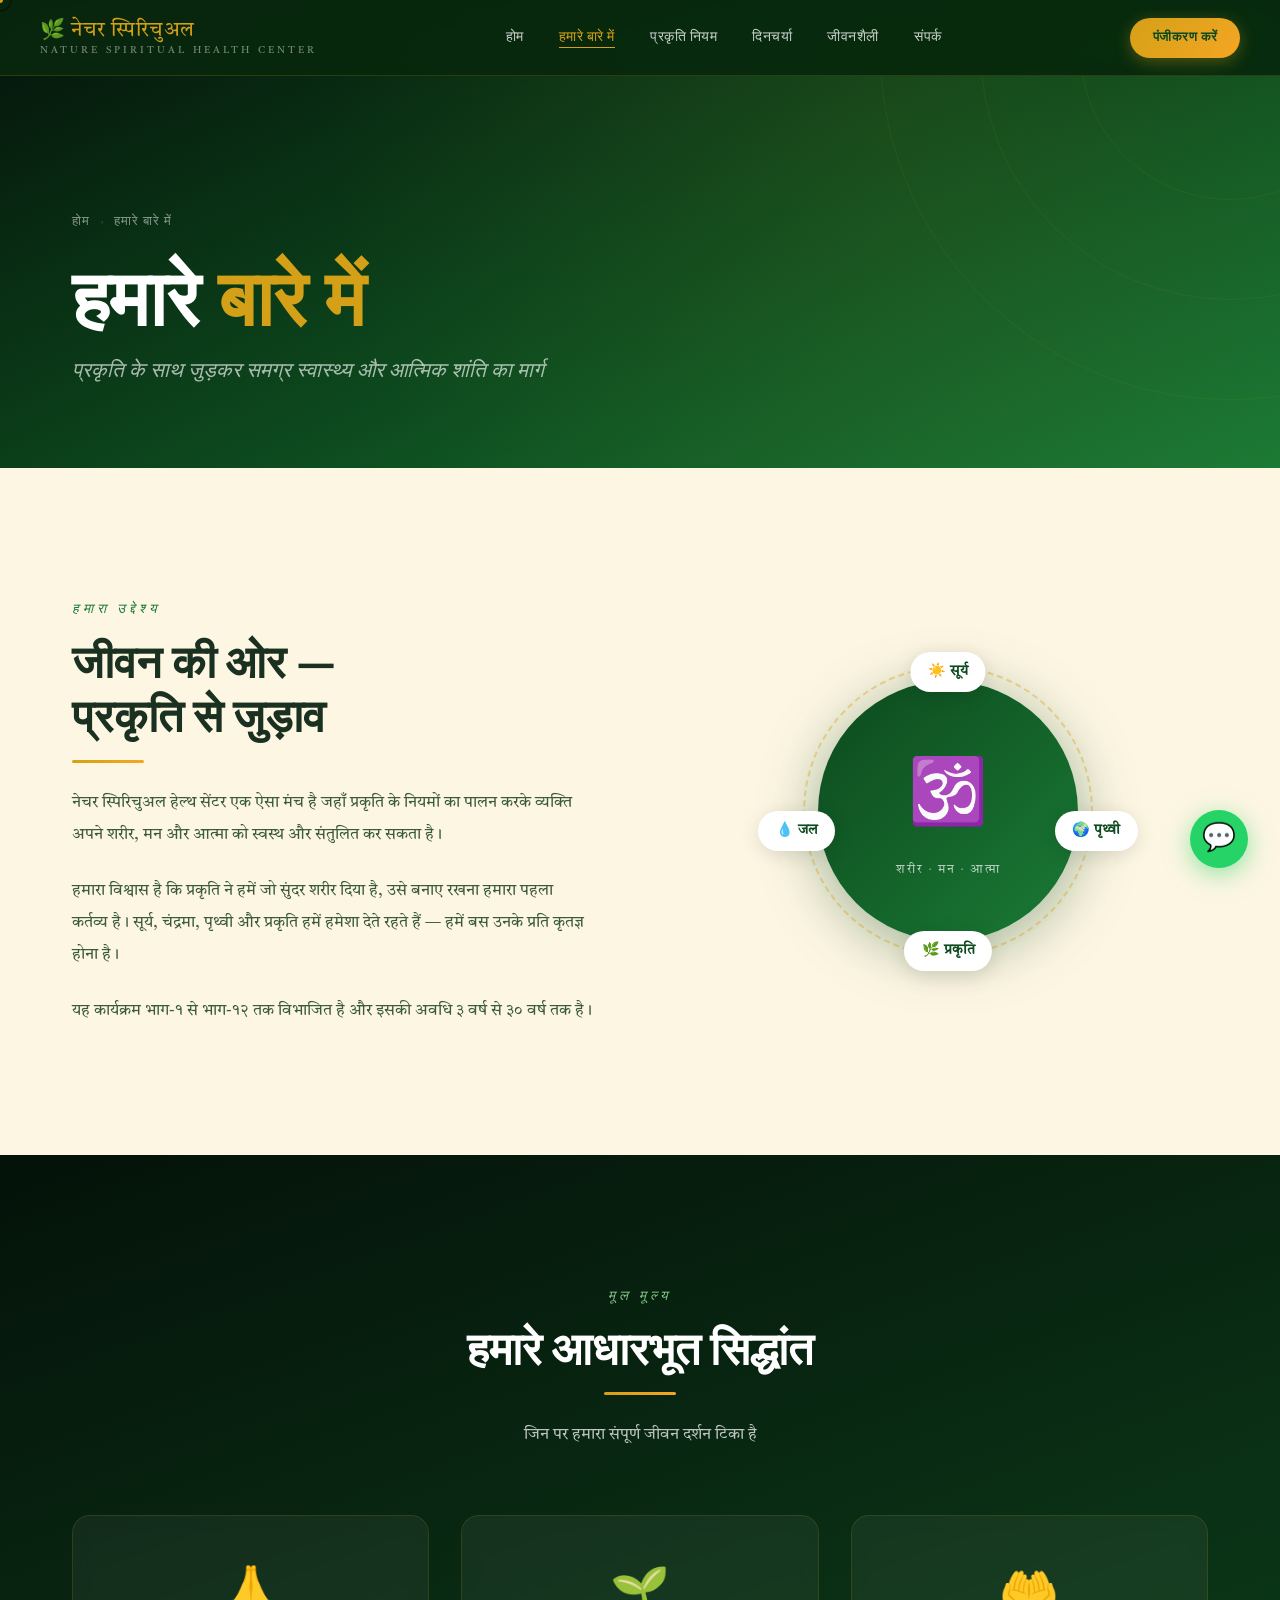
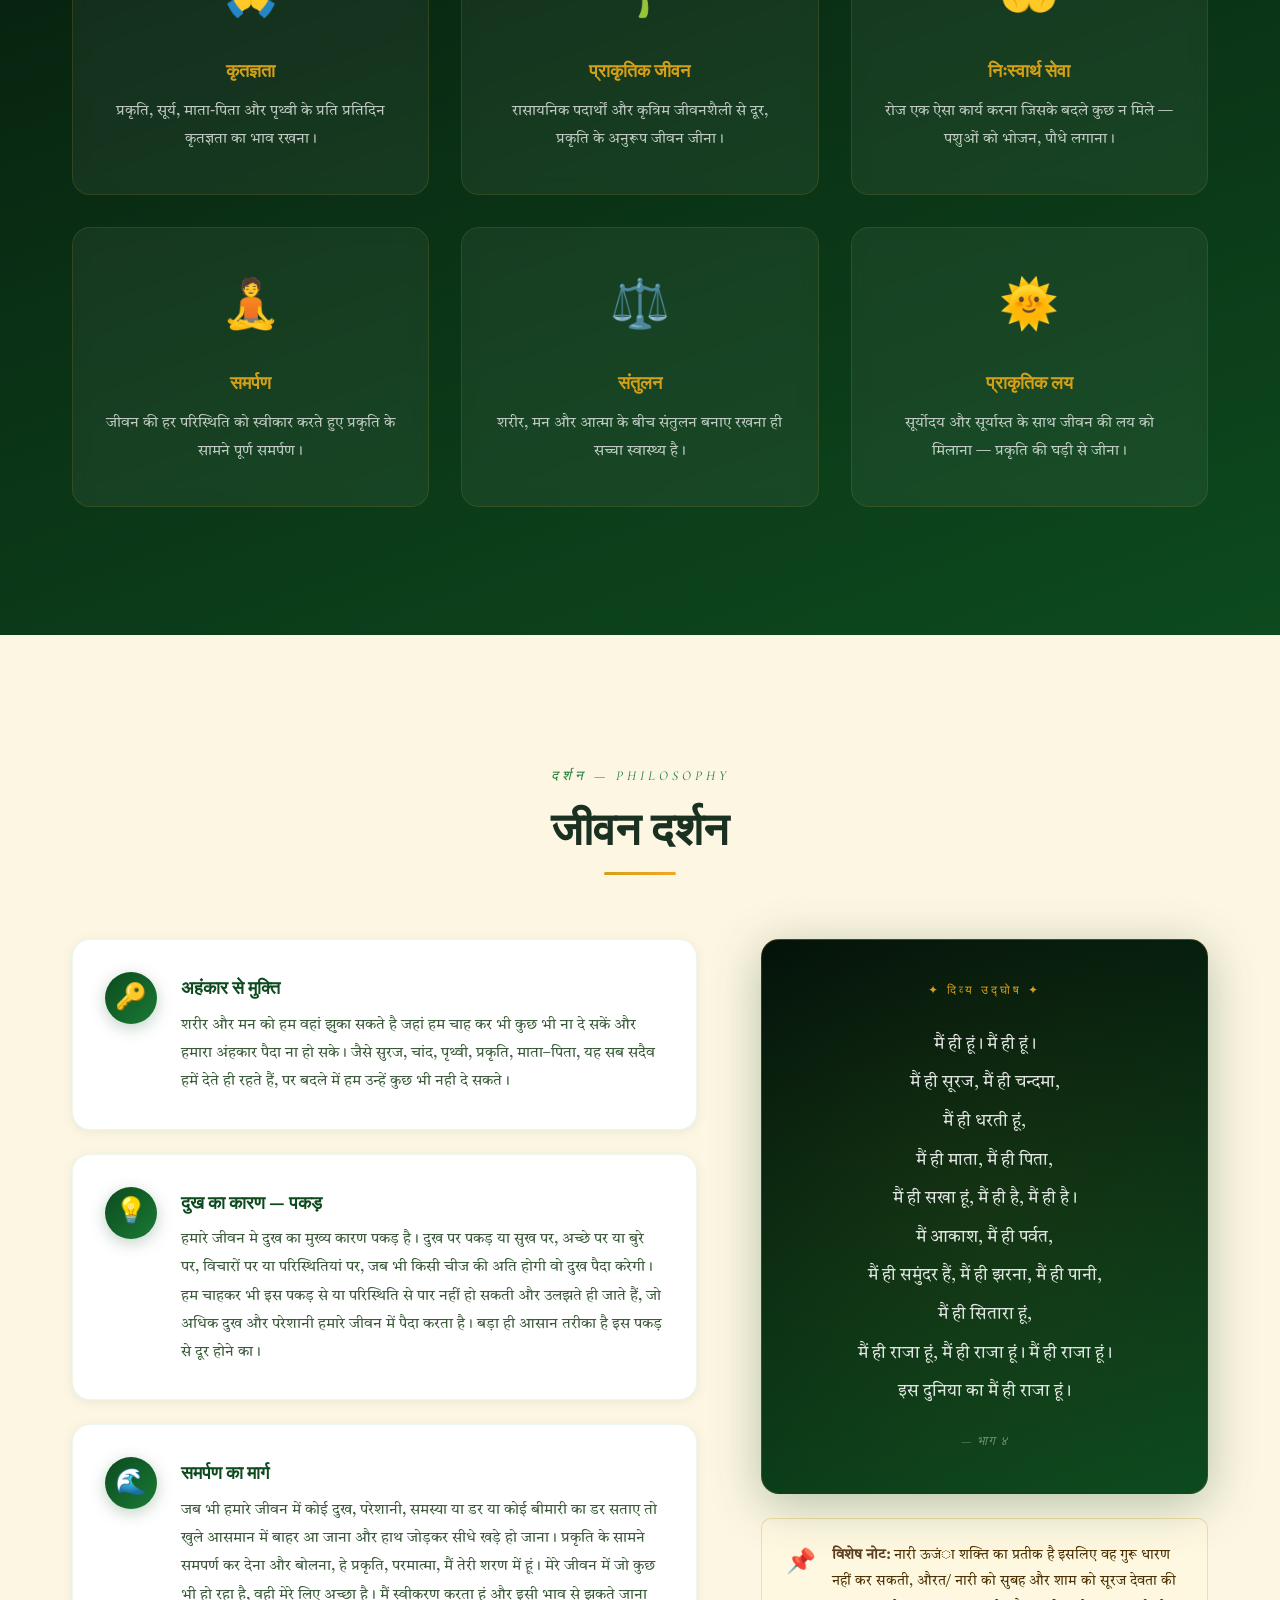
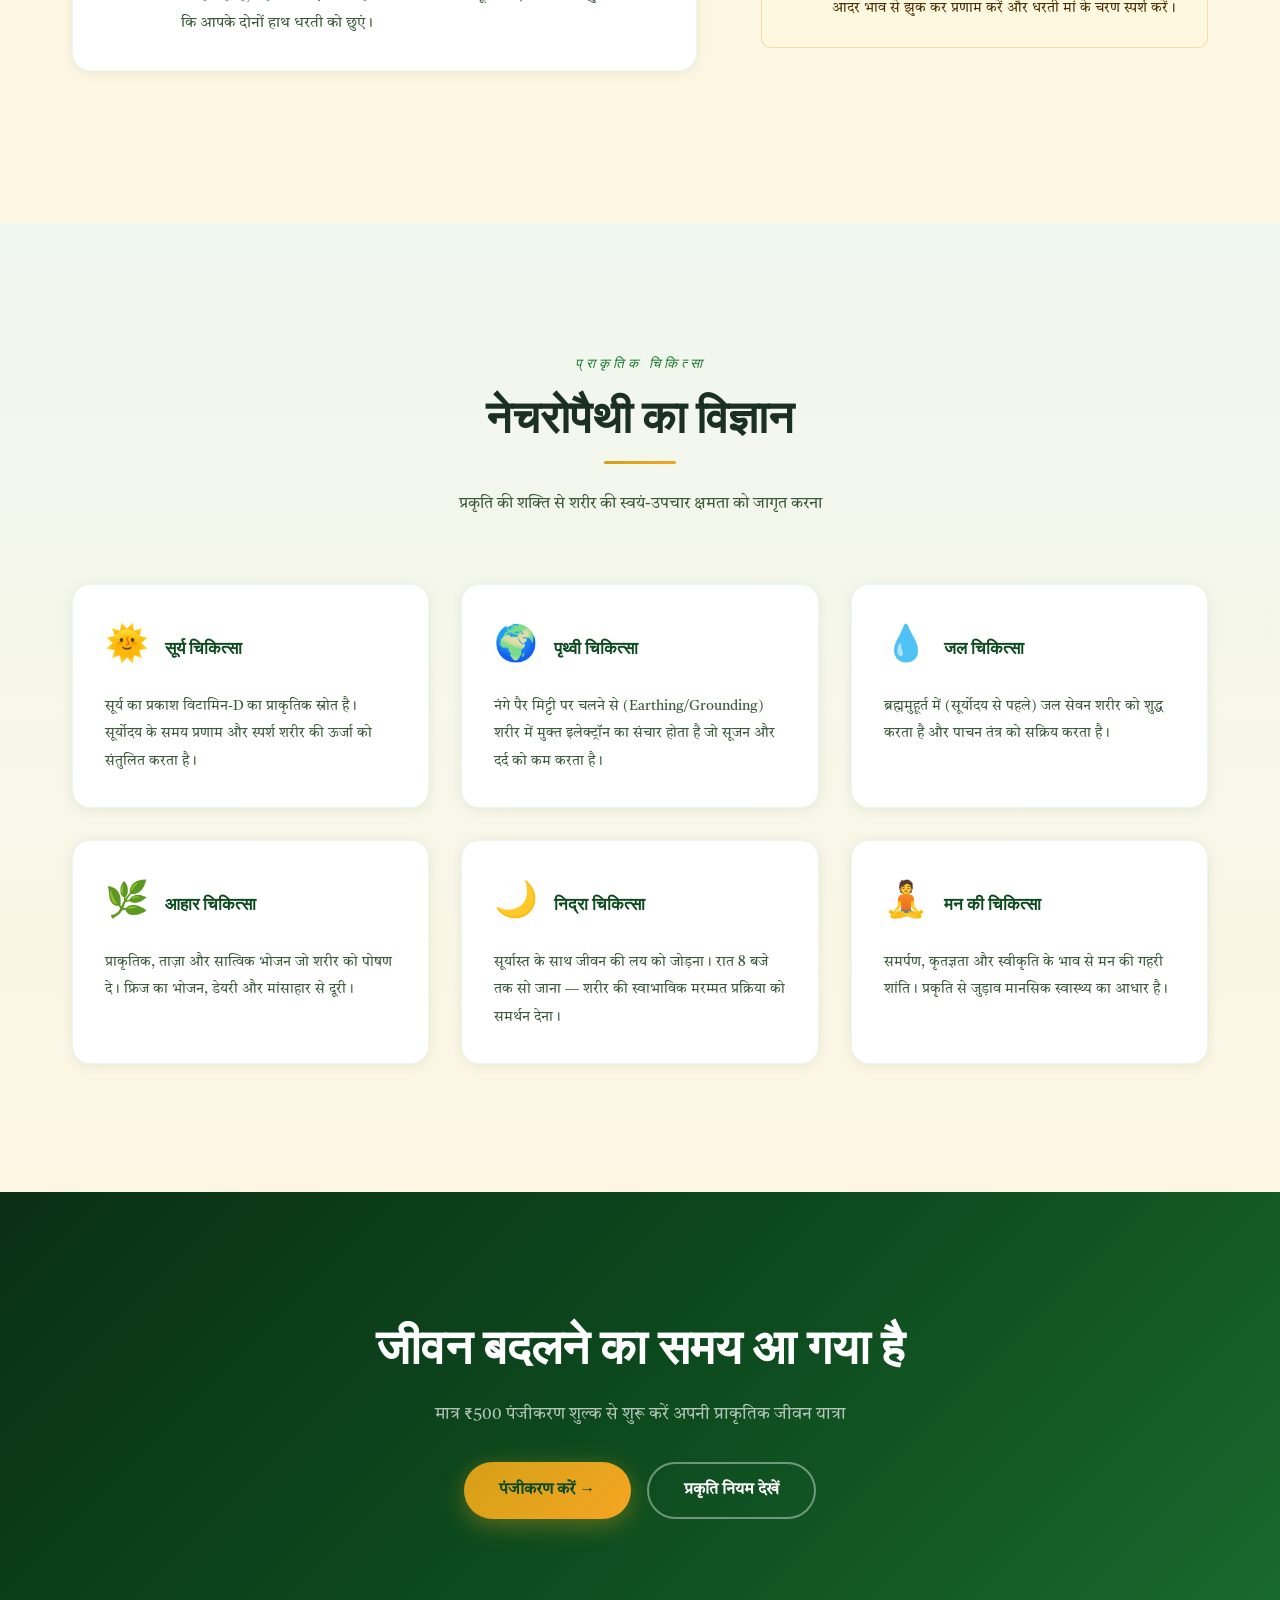
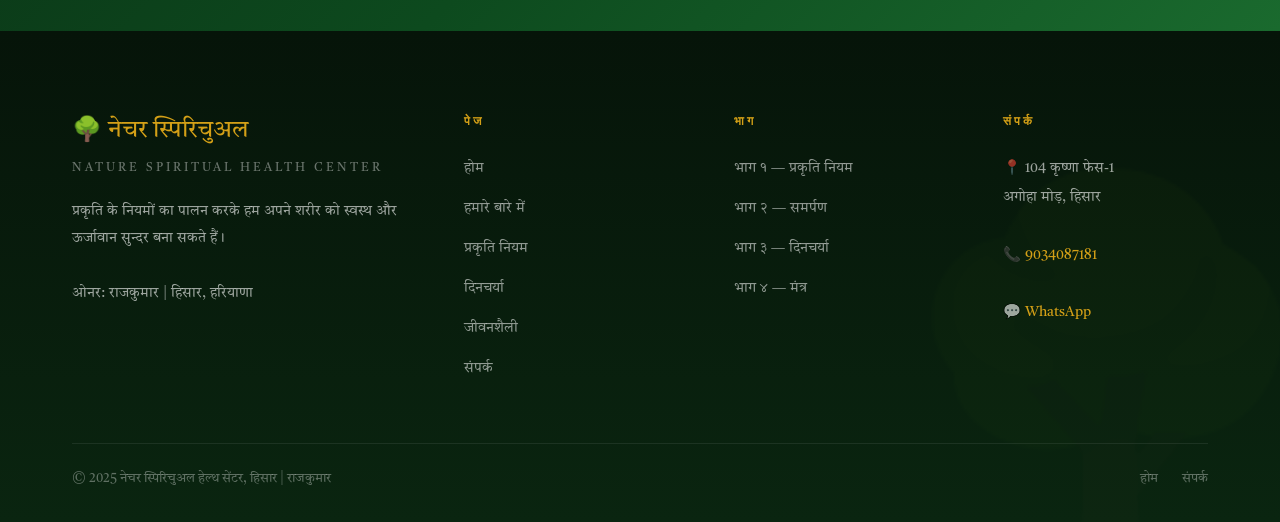
==== commit dd2c0612: "YTF" ====
--- a/about.html
+++ b/about.html
@@ -152,21 +152,21 @@
           <div class="pb-icon">🔑</div>
           <div class="pb-content">
             <h3>अहंकार से मुक्ति</h3>
-            <p>शरीर और मन को हम वहां झुका सकते हैं जहाँ हम चाहकर भी कुछ भी न दे सकें और हमारा अहंकार पैदा न हो सके। जैसे सूरज, चांद, पृथ्वी, प्रकृति, माता-पिता — ये सब सदैव हमें देते ही रहते हैं, पर बदले में हम उन्हें कुछ भी नहीं दे सकते।</p>
+            <p>शरीर और मन को हम वहां झुका सकते है जहां हम चाह कर भी कुछ भी ना दे सकें और हमारा अंहकार पैदा ना हो सके। जैसे सुरज, चांद, पृथ्वी, प्रकृति, माता–पिता, यह सब सदैव हमें देते ही रहते हैं, पर बदले में हम उन्हें कुछ भी नही दे सकते।</p>
           </div>
         </div>
         <div class="phil-block">
           <div class="pb-icon">💡</div>
           <div class="pb-content">
             <h3>दुख का कारण — पकड़</h3>
-            <p>हमारे जीवन में दुख का मुख्य कारण पकड़ है। दुख पर पकड़ या सुख पर, अच्छे पर या बुरे पर, विचारों पर या परिस्थितियों पर, जब भी किसी चीज की अति होगी वो दुख पैदा करेगी। हम चाहकर भी इस पकड़ से या परिस्थिति से पार नहीं हो सकते और उलझते ही जाते हैं।</p>
+            <p>हमारे जीवन मे दुख का मुख्य कारण पकड़ है। दुख पर पकड़ या सुख पर, अच्छे पर या बुरे पर, विचारों पर या परिस्थितियां पर, जब भी किसी चीज की अति होगी वो दुख पैदा करेगी। हम चाहकर भी इस पकड़ से या परिस्थिति से पार नहीं हो सकती और उलझते ही जाते हैं, जो अधिक दुख और परेशानी हमारे जीवन में पैदा करता है। बड़ा ही आसान तरीका है इस पकड़ से दूर होने का।</p>
           </div>
         </div>
         <div class="phil-block">
           <div class="pb-icon">🌊</div>
           <div class="pb-content">
             <h3>समर्पण का मार्ग</h3>
-            <p>जब भी हमारे जीवन में कोई दुख, परेशानी, समस्या या डर या कोई बीमारी का डर सताए तो खुले आसमान में बाहर आ जाना और हाथ जोड़कर सीधे खड़े हो जाना। प्रकृति के सामने समर्पण कर देना और कहना — <em>"हे प्रकृति, परमात्मा, मैं तेरी शरण में हूं।"</em></p>
+            <p>जब भी हमारे जीवन में कोई दुख, परेशानी, समस्या या डर या कोई बीमारी का डर सताए तो खुले आसमान में बाहर आ जाना और हाथ जोड़कर सीधे खड़े हो जाना। प्रकृति के सामने समपर्ण कर देना और बोलना, हे प्रकृति, परमात्मा, मैं तेरी शरण में हूं। मेरे जीवन में जो कुछ भी हो रहा है, वही मेरे लिए अच्छा है। मैं स्वीकरण करता हूं और इसी भाव से झुकते जाना कि आपके दोनों हाथ धरती को छुएं।</p>
           </div>
         </div>
       </div>
@@ -175,19 +175,22 @@
           <div class="mb-label">✦ दिव्य उद्घोष ✦</div>
           <p class="mb-text">
             मैं ही हूं। मैं ही हूं।<br>
-            मैं ही सूरज, मैं ही चन्दा,<br>
+            मैं ही सूरज, मैं ही चन्दमा,<br>
             मैं ही धरती हूं,<br>
             मैं ही माता, मैं ही पिता,<br>
-            मैं ही सखा हूं,<br>
-            मैं ही राजा हूं।<br>
-            <strong>इस दुनिया का मैं ही राजा हूं।</strong>
+            मैं ही सखा हूं, मैं ही है, मैं ही है।<br>
+            मैं आकाश, मैं ही पर्वत,<br>
+            मैं ही समुंदर हैं, मैं ही झरना, मैं ही पानी,<br>
+            मैं ही सितारा हूं,<br>
+            मैं ही राजा हूं, मैं ही राजा हूं। मैं ही राजा हूं।<br>
+            इस दुनिया का मैं ही राजा हूं।
           </p>
           <div class="mb-footer">— भाग ४</div>
         </div>
         <div class="note-box reveal" data-delay="0.2">
           <div class="nb-icon">📌</div>
           <div class="nb-text">
-            <strong>विशेष नोट:</strong> नारी ऊर्जा शक्ति का प्रतीक है। महिलाएं सुबह और शाम को सूरज देवता की आदर भाव से झुक कर प्रणाम करें और धरती मां के चरण स्पर्श करें।
+            <strong>विशेष नोट:</strong> नारी ऊजंा शक्ति का प्रतीक है इसलिए वह गुरू धारण नहीं कर सकती, औरत/ नारी को सुबह और शाम को सूरज देवता की आदर भाव से झुक कर प्रणाम करें और धरती मां के चरण स्पर्श करें।
           </div>
         </div>
       </div>
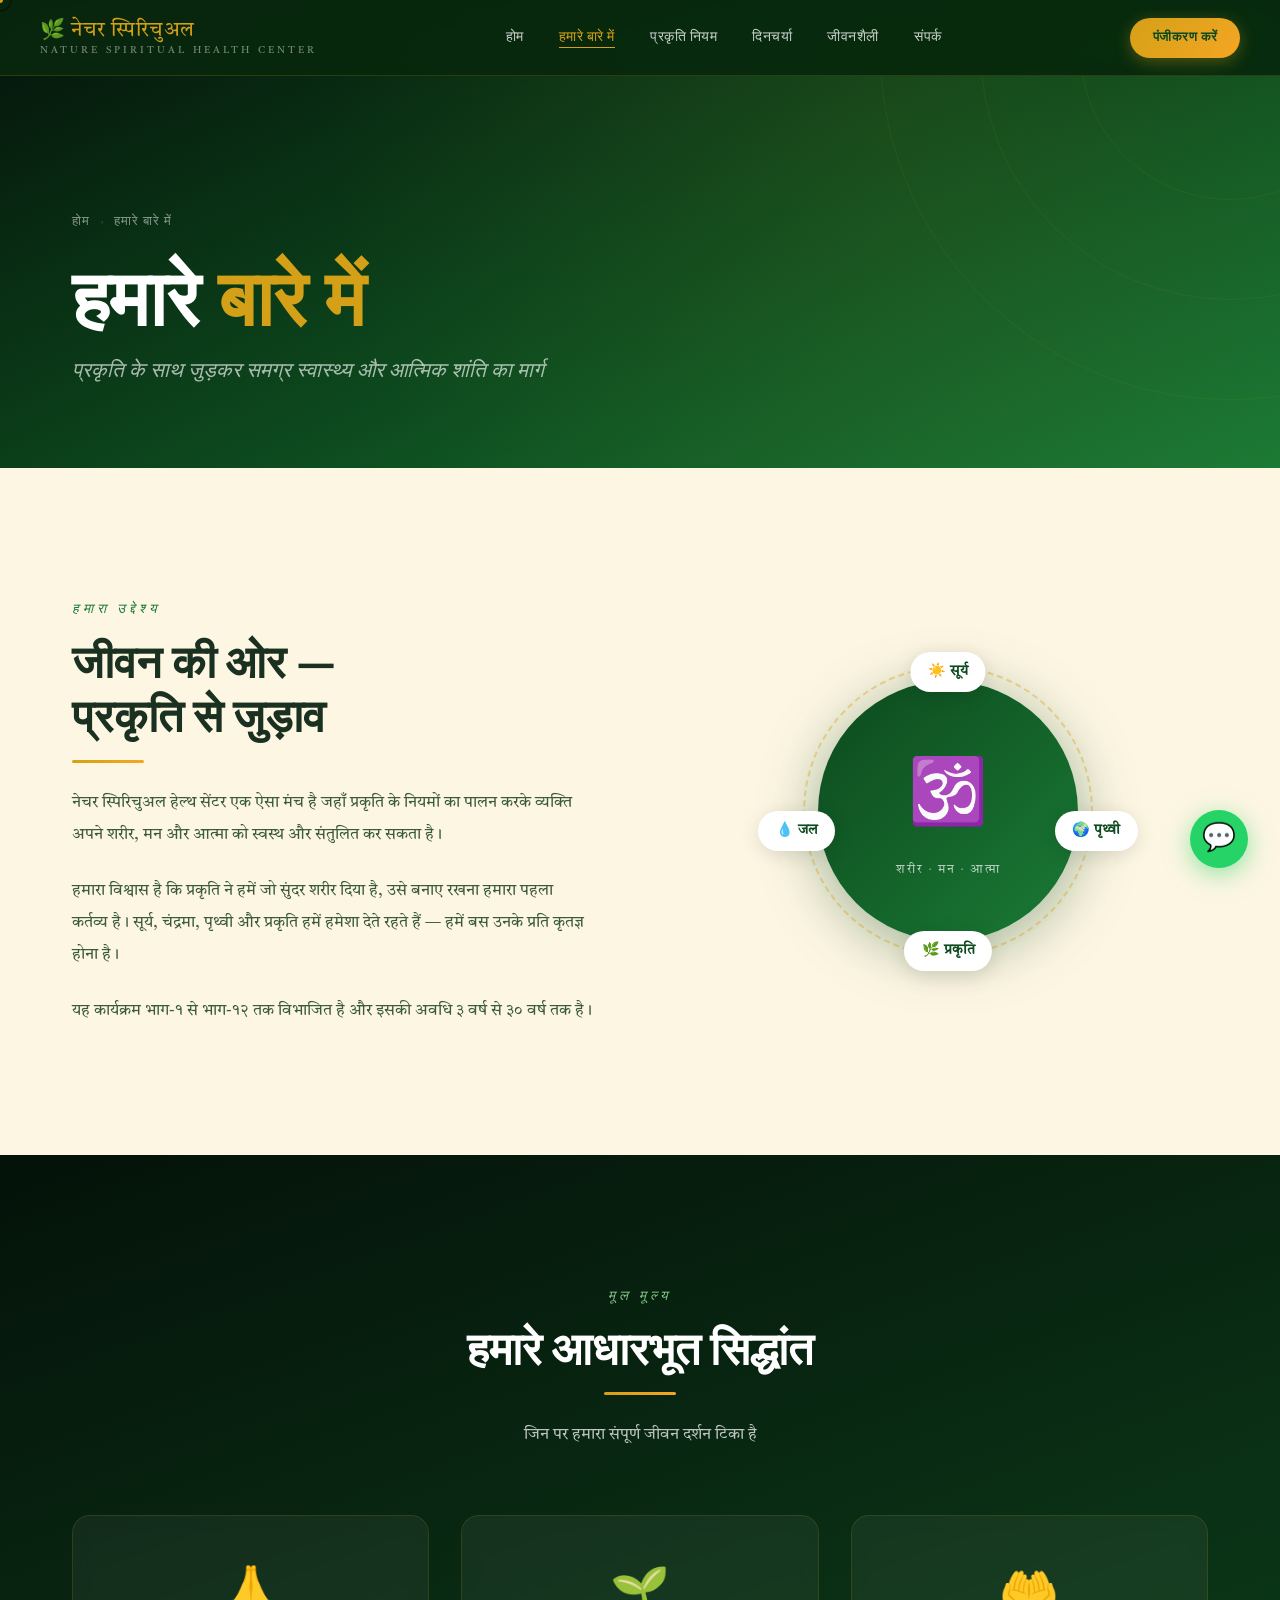
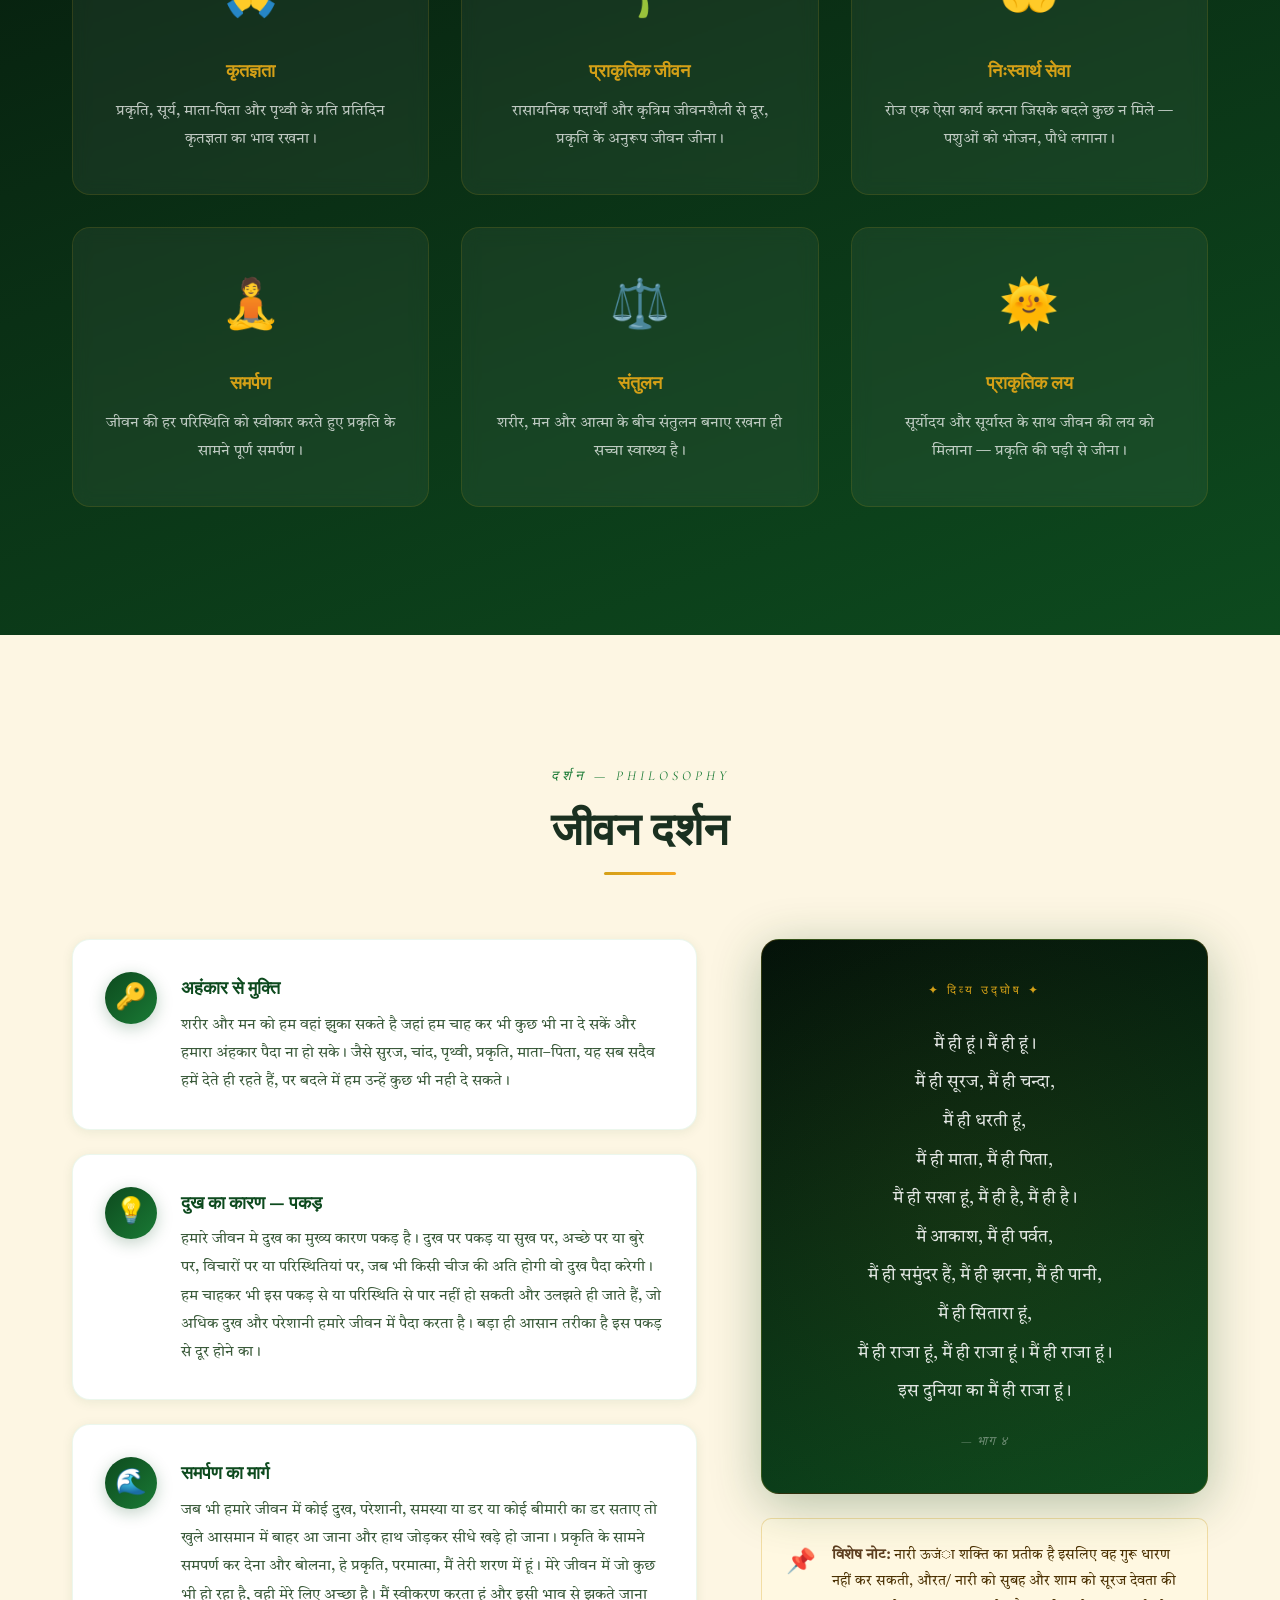
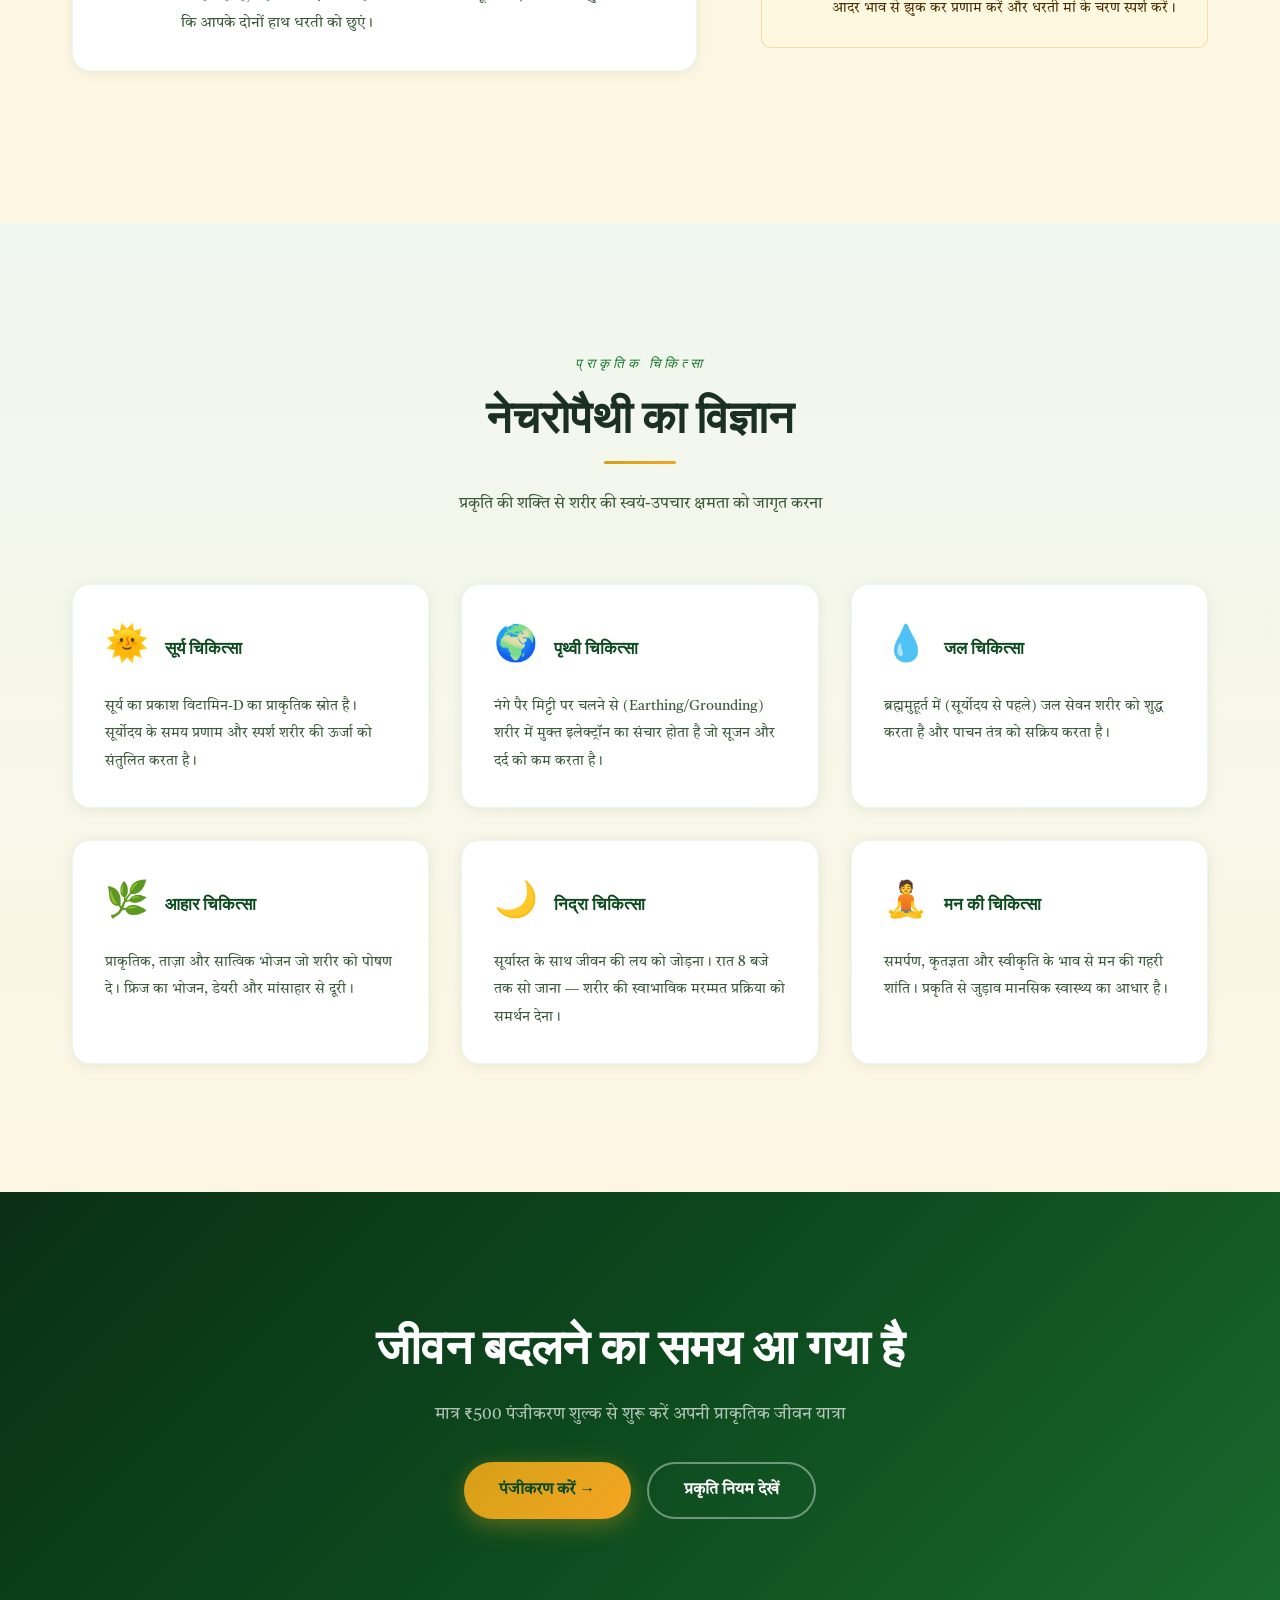
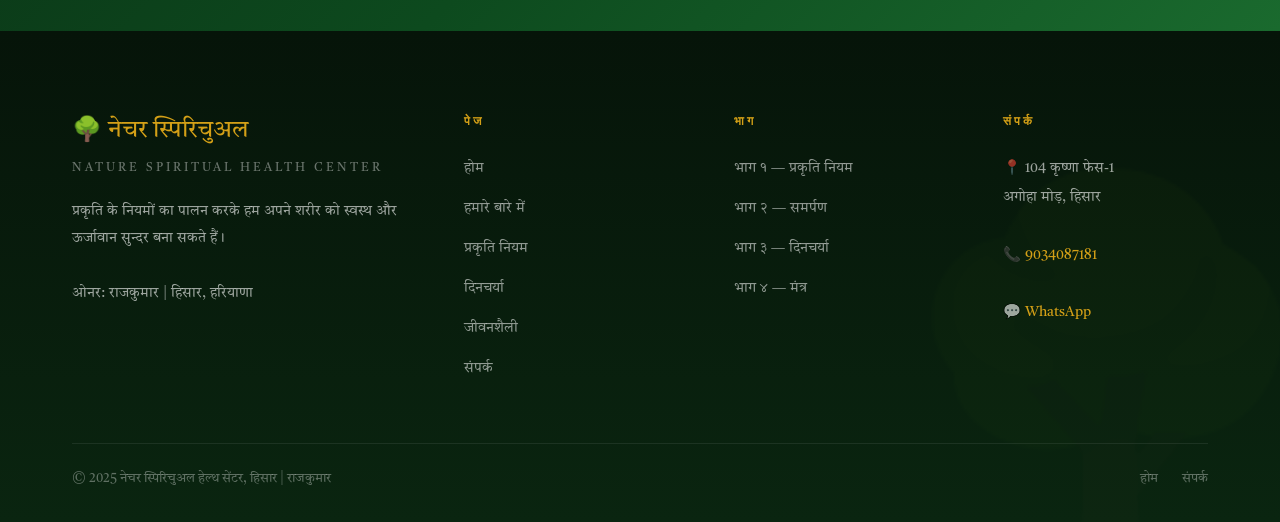
==== commit 60e37814: "asf" ====
--- a/about.html
+++ b/about.html
@@ -175,7 +175,7 @@
           <div class="mb-label">✦ दिव्य उद्घोष ✦</div>
           <p class="mb-text">
             मैं ही हूं। मैं ही हूं।<br>
-            मैं ही सूरज, मैं ही चन्दमा,<br>
+            मैं ही सूरज, मैं ही चन्दा,<br>
             मैं ही धरती हूं,<br>
             मैं ही माता, मैं ही पिता,<br>
             मैं ही सखा हूं, मैं ही है, मैं ही है।<br>
